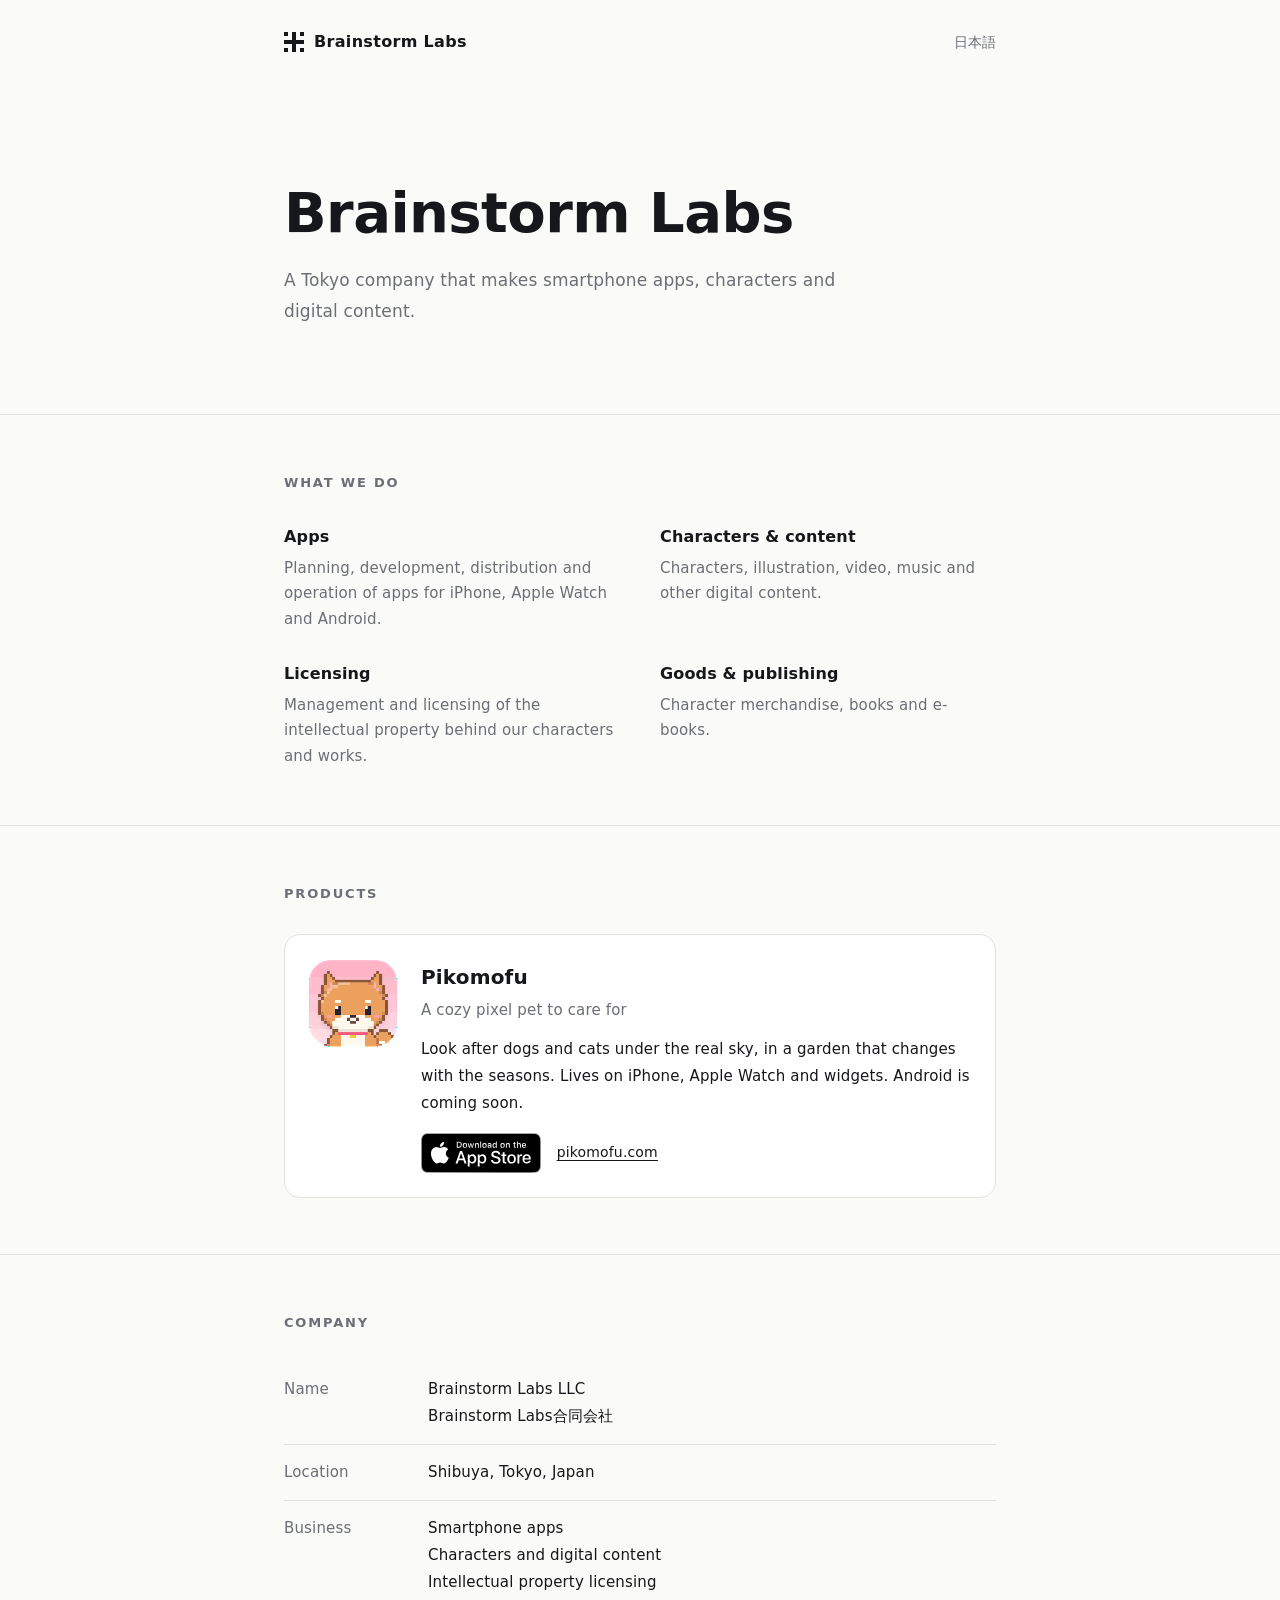
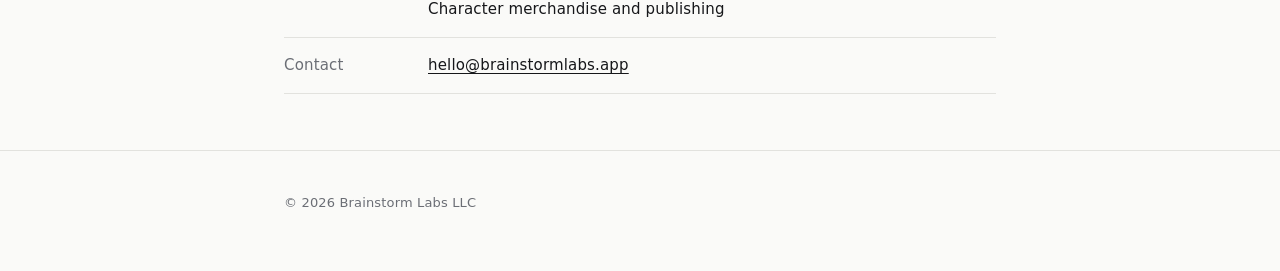
==== en/index.html @ 211de1f1 "Brainstorm Labs company site (ja/en) Co-Authored-By: Claude Opus 5.5 <noreply@anthropic.com>" ====
<!doctype html>
<html lang="en">
<head>
<meta charset="utf-8">
<meta name="viewport" content="width=device-width, initial-scale=1">
<title>Brainstorm Labs</title>
<meta name="description" content="Brainstorm Labs LLC is a Tokyo company that makes smartphone apps, characters and digital content.">
<meta property="og:title" content="Brainstorm Labs">
<meta property="og:description" content="A Tokyo company that makes smartphone apps, characters and digital content.">
<meta property="og:type" content="website">
<meta property="og:url" content="https://brainstormlabs.app/en/">
<link rel="icon" href="/assets/favicon.svg" type="image/svg+xml">
<link rel="alternate" hreflang="ja" href="https://brainstormlabs.app/">
<link rel="alternate" hreflang="en" href="https://brainstormlabs.app/en/">
<link rel="stylesheet" href="/assets/site.css">
</head>
<body>
<header>
  <div class="wrap">
    <a class="mark" href="/en/"><svg xmlns="http://www.w3.org/2000/svg" viewBox="0 0 20 20" fill="currentColor" aria-hidden="true"><rect x="8" y="0" width="4" height="4"/><rect x="8" y="4" width="4" height="4"/><rect x="0" y="8" width="4" height="4"/><rect x="4" y="8" width="4" height="4"/><rect x="8" y="8" width="4" height="4"/><rect x="12" y="8" width="4" height="4"/><rect x="16" y="8" width="4" height="4"/><rect x="8" y="12" width="4" height="4"/><rect x="8" y="16" width="4" height="4"/><rect x="0" y="0" width="4" height="4"/><rect x="16" y="0" width="4" height="4"/><rect x="0" y="16" width="4" height="4"/><rect x="16" y="16" width="4" height="4"/></svg>Brainstorm Labs</a>
    <a class="lang" href="/" hreflang="ja" lang="ja">日本語</a>
  </div>
</header>

<main>
  <div class="wrap hero">
    <h1>Brainstorm Labs</h1>
    <p>A Tokyo company that makes smartphone apps, characters and digital content.</p>
  </div>

  <section>
    <div class="wrap">
      <h2>What we do</h2>
      <ul class="services">
        <li><h3>Apps</h3><p>Planning, development, distribution and operation of apps for iPhone, Apple Watch and Android.</p></li>
        <li><h3>Characters &amp; content</h3><p>Characters, illustration, video, music and other digital content.</p></li>
        <li><h3>Licensing</h3><p>Management and licensing of the intellectual property behind our characters and works.</p></li>
        <li><h3>Goods &amp; publishing</h3><p>Character merchandise, books and e-books.</p></li>
      </ul>
    </div>
  </section>

  <section>
    <div class="wrap">
      <h2>Products</h2>
      <div class="product">
        <img class="icon" src="/assets/pikomofu.png" alt="Pikomofu app icon" width="88" height="88">
        <div>
          <h3>Pikomofu</h3>
          <p class="sub">A cozy pixel pet to care for</p>
          <p class="desc">Look after dogs and cats under the real sky, in a garden that changes with the seasons. Lives on iPhone, Apple Watch and widgets. Android is coming soon.</p>
          <div class="links">
            <a href="https://apps.apple.com/app/apple-store/id6823616416?pt=616456&amp;ct=brainstormlabs&amp;mt=8"><img class="badge-light" src="/assets/en-black.svg" alt="Download on the App Store"><img class="badge-dark" src="/assets/en-white.svg" alt="Download on the App Store"></a>
            <a href="https://pikomofu.com/en/">pikomofu.com</a>
          </div>
        </div>
      </div>
    </div>
  </section>

  <section>
    <div class="wrap">
      <h2>Company</h2>
      <dl class="company">
        <dt>Name</dt><dd>Brainstorm Labs LLC<br><span lang="ja">Brainstorm Labs合同会社</span></dd>
        <dt>Location</dt><dd>Shibuya, Tokyo, Japan</dd>
        <dt>Business</dt><dd><ul><li>Smartphone apps</li><li>Characters and digital content</li><li>Intellectual property licensing</li><li>Character merchandise and publishing</li></ul></dd>
        <dt>Contact</dt><dd><a href="mailto:hello@brainstormlabs.app">hello@brainstormlabs.app</a></dd>
      </dl>
    </div>
  </section>
</main>

<footer>
  <div class="wrap">© 2026 Brainstorm Labs LLC</div>
</footer>
</body>
</html>
---- assets/site.css ----
:root {
  --bg: #fafaf8;
  --fg: #16171a;
  --muted: #6b6e75;
  --line: #e2e2de;
  --card: #ffffff;
  color-scheme: light;
}
@media (prefers-color-scheme: dark) {
  :root {
    --bg: #111214;
    --fg: #ececea;
    --muted: #9a9ca3;
    --line: #2a2c30;
    --card: #191a1d;
    color-scheme: dark;
  }
}
* { box-sizing: border-box; margin: 0; padding: 0; }
html { -webkit-text-size-adjust: 100%; }
body {
  background: var(--bg);
  color: var(--fg);
  font-family: system-ui, -apple-system, "Hiragino Sans", "Hiragino Kaku Gothic ProN", "Noto Sans JP", sans-serif;
  font-size: 16px;
  line-height: 1.8;
  letter-spacing: 0.01em;
}
a { color: inherit; text-underline-offset: 3px; }
:lang(ja) { word-break: auto-phrase; }
.wrap { max-width: 760px; margin: 0 auto; padding: 0 24px; }

header { padding: 28px 0; }
header .wrap { display: flex; justify-content: space-between; align-items: center; }
.mark { display: flex; align-items: center; gap: 10px; font-weight: 700; letter-spacing: 0.02em; text-decoration: none; }
.mark svg { width: 20px; height: 20px; }
.lang { font-size: 14px; color: var(--muted); text-decoration: none; }
.lang:hover { color: var(--fg); }

.hero { padding-top: 96px; padding-bottom: 88px; }
.hero h1 { font-size: clamp(36px, 7vw, 56px); line-height: 1.15; letter-spacing: -0.01em; font-weight: 700; }
.hero p { margin-top: 20px; color: var(--muted); font-size: 17px; max-width: 34em; }

section { padding: 56px 0; border-top: 1px solid var(--line); }
h2 { font-size: 13px; font-weight: 600; letter-spacing: 0.14em; text-transform: uppercase; color: var(--muted); margin-bottom: 28px; }

.services { list-style: none; display: grid; grid-template-columns: repeat(2, 1fr); gap: 28px 40px; }
.services h3 { font-size: 16px; font-weight: 600; margin-bottom: 4px; }
.services p { font-size: 15px; color: var(--muted); line-height: 1.7; }

.product { display: flex; gap: 24px; align-items: flex-start; background: var(--card); border: 1px solid var(--line); border-radius: 16px; padding: 24px; }
.product img.icon { width: 88px; height: 88px; border-radius: 20px; flex: none; image-rendering: pixelated; }
.product h3 { font-size: 20px; font-weight: 700; }
.product .sub { color: var(--muted); font-size: 15px; margin-top: 2px; }
.product .desc { margin-top: 12px; font-size: 15px; }
.product .links { margin-top: 16px; display: flex; flex-wrap: wrap; align-items: center; gap: 16px; font-size: 14px; }
.product .links img { height: 40px; display: block; }
.product .links .badge-dark { display: none; }
@media (prefers-color-scheme: dark) {
  .product .links .badge-light { display: none; }
  .product .links .badge-dark { display: block; }
}

dl.company { display: grid; grid-template-columns: 9em 1fr; }
dl.company dt, dl.company dd { padding: 14px 0; border-bottom: 1px solid var(--line); font-size: 15px; }
dl.company dt { color: var(--muted); }
dl.company dd ul { list-style: none; }

footer { padding: 40px 0 56px; border-top: 1px solid var(--line); color: var(--muted); font-size: 13px; }

@media (max-width: 600px) {
  .hero { padding-top: 64px; padding-bottom: 56px; }
  .services { grid-template-columns: 1fr; gap: 22px; }
  .product { flex-direction: column; }
  dl.company { grid-template-columns: 1fr; }
  dl.company dt { padding-bottom: 0; border-bottom: none; }
  dl.company dd { padding-top: 2px; }
}
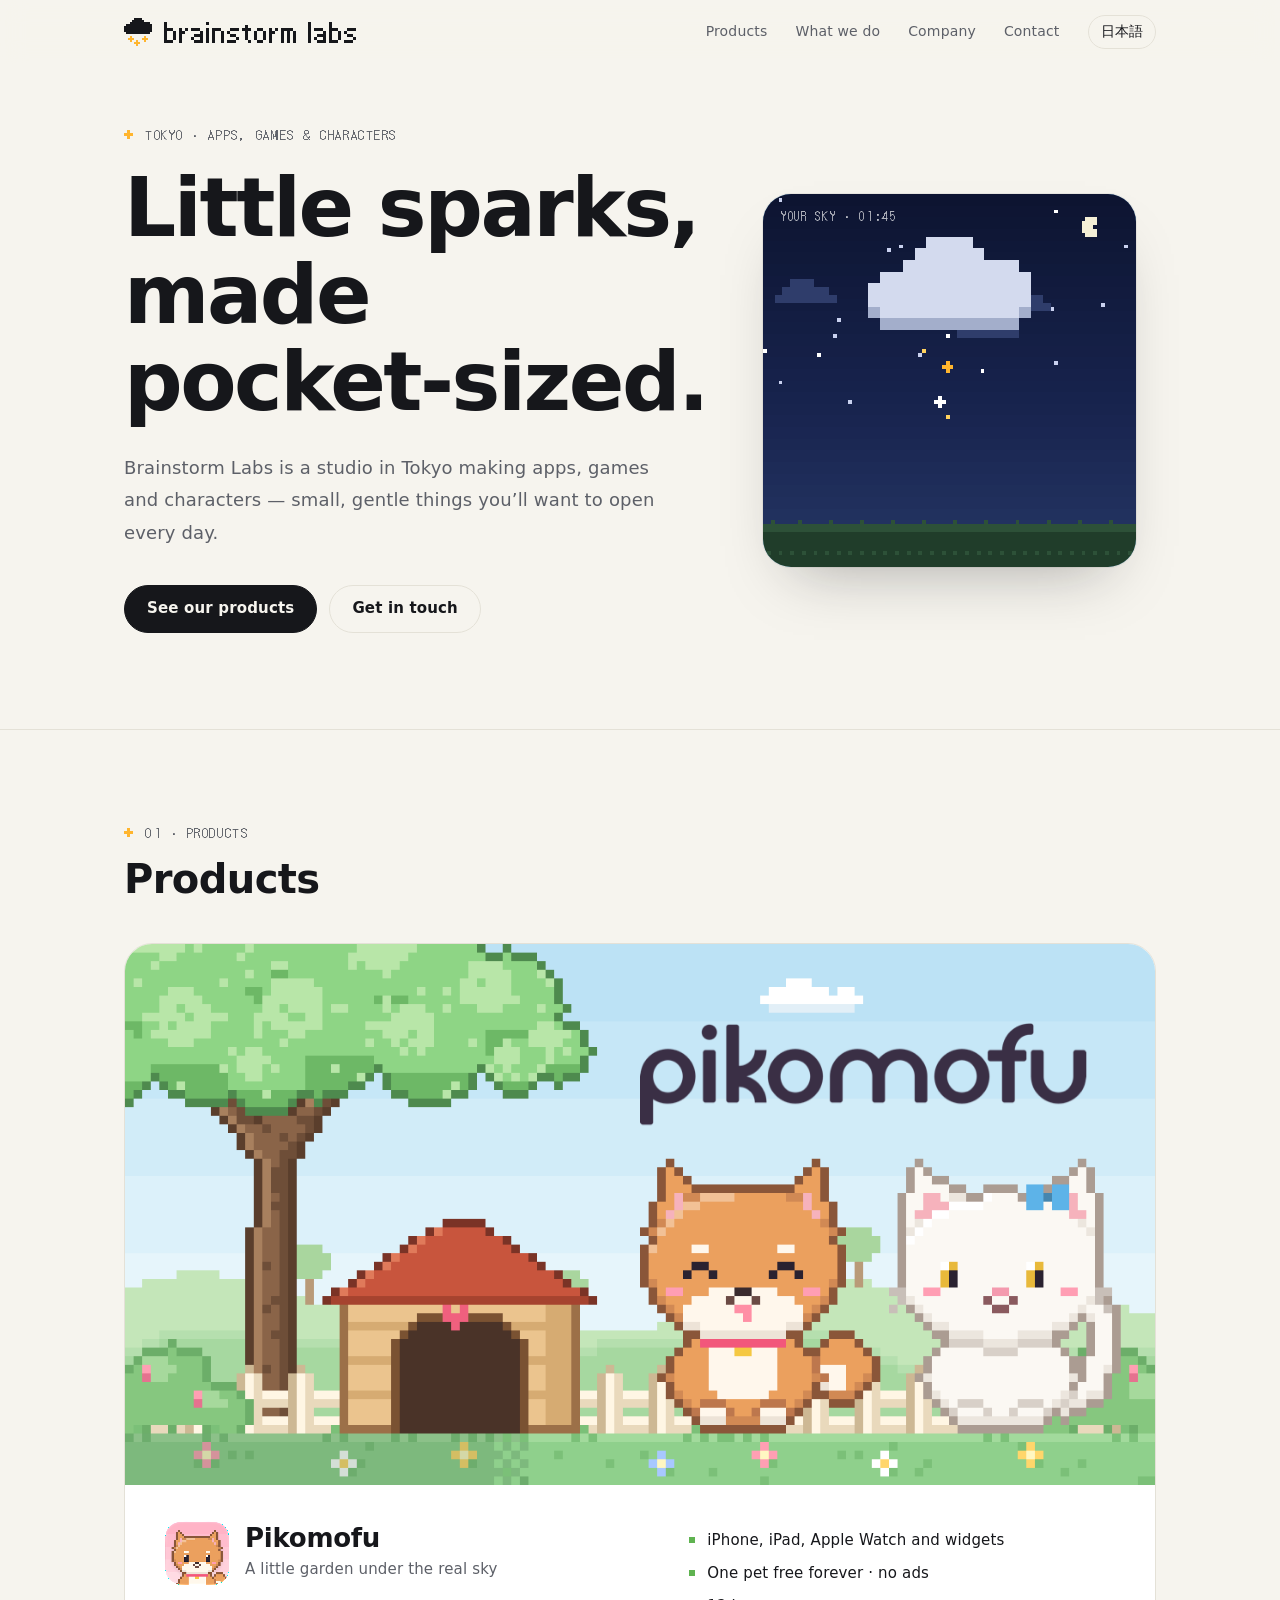
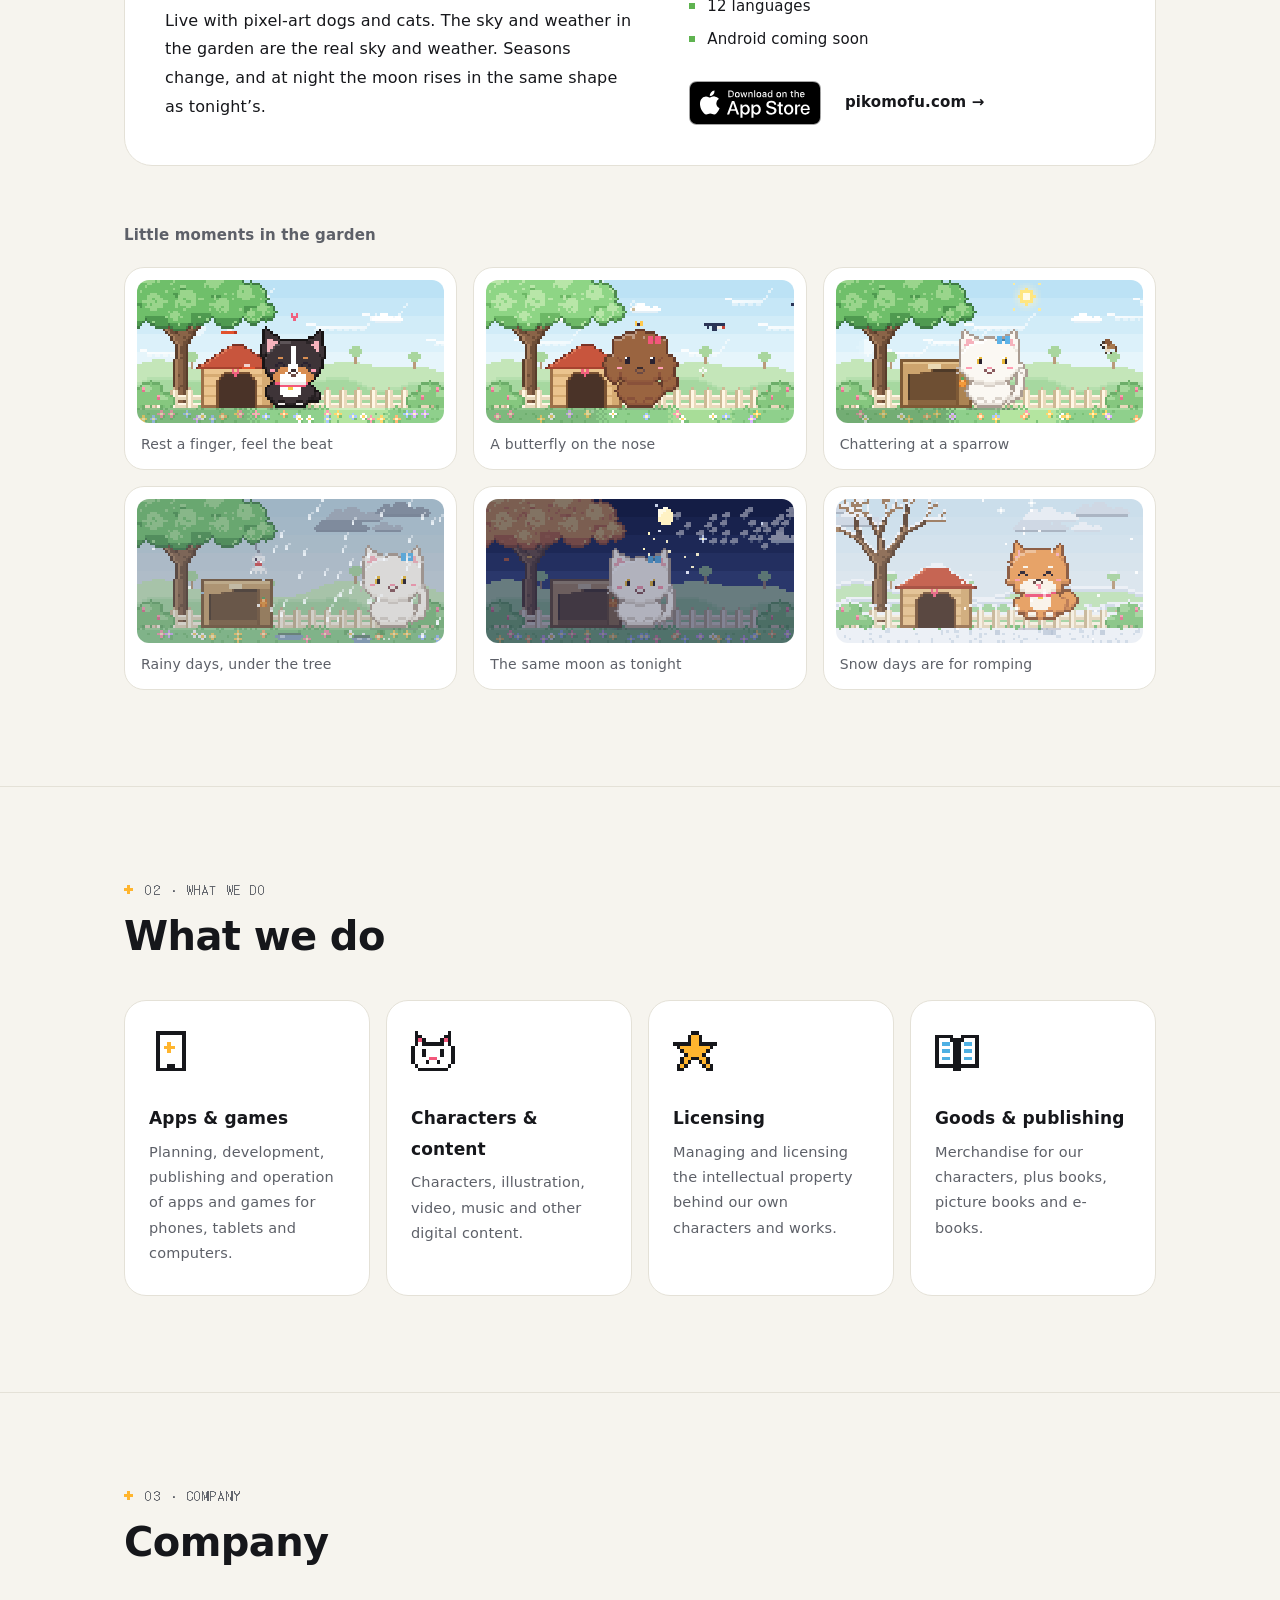
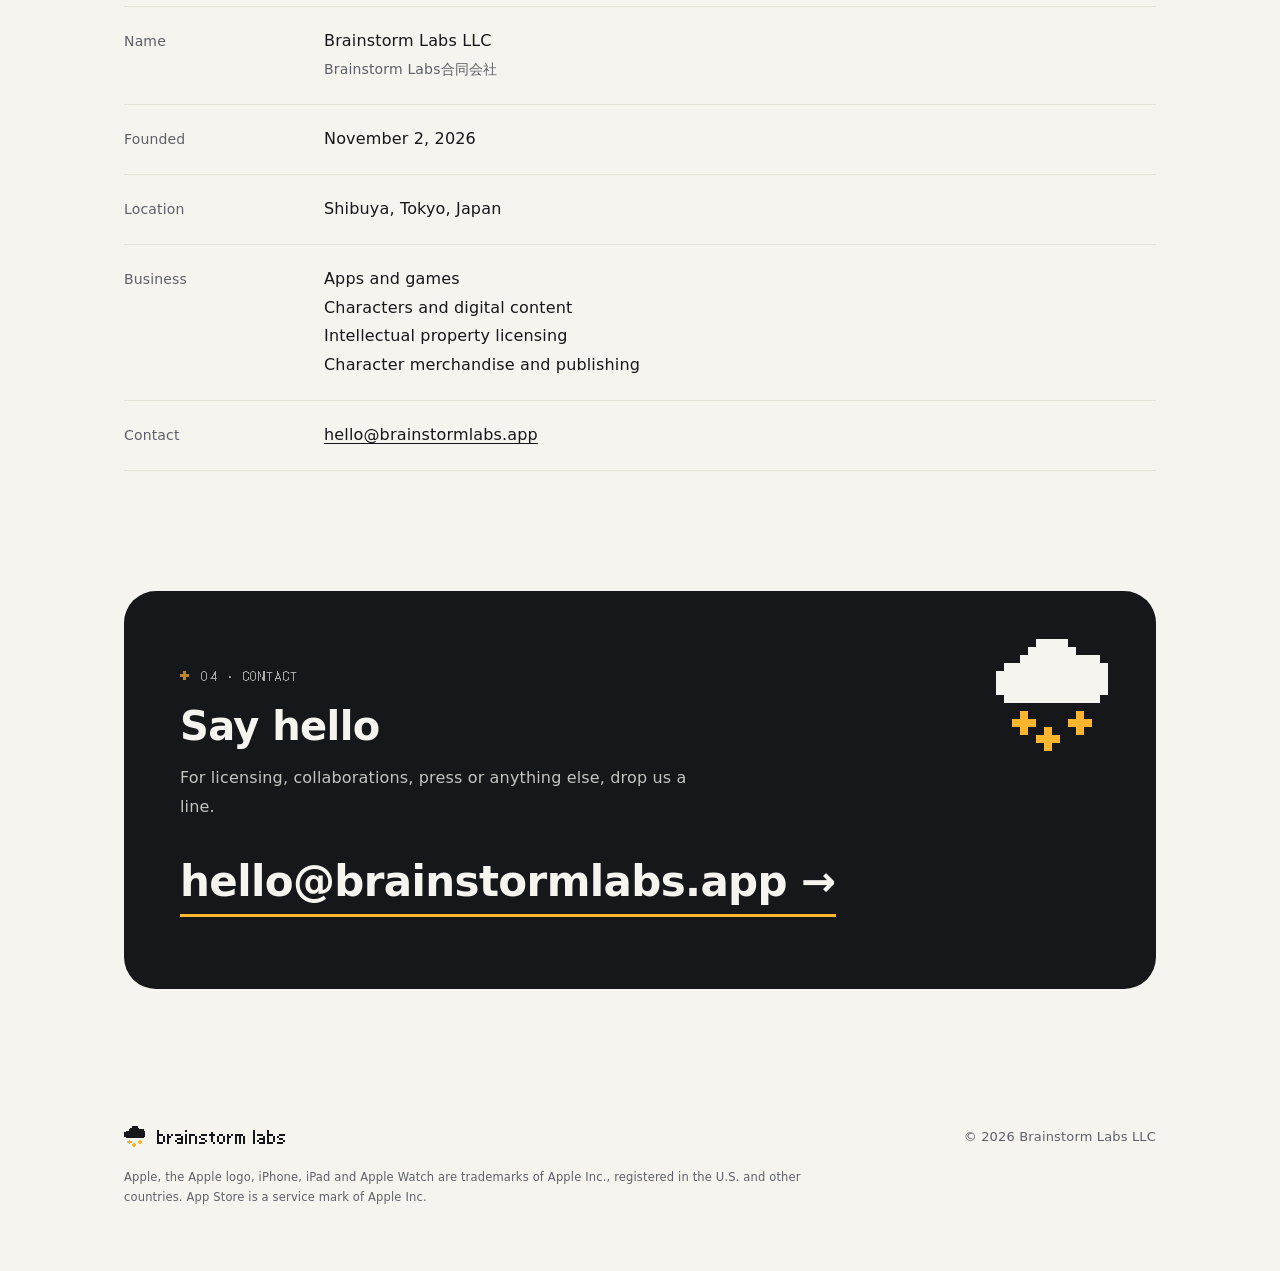
==== commit ddd1aea5: "Company site: pixel brand, live sky, background sparks and idea bubbles (ja/en) Co-Authored-By: Clau" ====
--- a/en/index.html
+++ b/en/index.html
@@ -3,76 +3,105 @@
 <head>
 <meta charset="utf-8">
 <meta name="viewport" content="width=device-width, initial-scale=1">
-<title>Brainstorm Labs</title>
-<meta name="description" content="Brainstorm Labs LLC is a Tokyo company that makes smartphone apps, characters and digital content.">
-<meta property="og:title" content="Brainstorm Labs">
-<meta property="og:description" content="A Tokyo company that makes smartphone apps, characters and digital content.">
-<meta property="og:type" content="website">
-<meta property="og:url" content="https://brainstormlabs.app/en/">
-<link rel="icon" href="/assets/favicon.svg" type="image/svg+xml">
+<title>Brainstorm Labs — apps, games and characters from Tokyo</title>
+<meta name="description" content="Brainstorm Labs is a Tokyo studio making apps, games and characters, including the pixel-art pet app Pikomofu.">
+<meta name="theme-color" content="#f6f4ee" media="(prefers-color-scheme: light)">
+<meta name="theme-color" content="#0f1013" media="(prefers-color-scheme: dark)">
+<link rel="canonical" href="https://brainstormlabs.app/en/">
 <link rel="alternate" hreflang="ja" href="https://brainstormlabs.app/">
 <link rel="alternate" hreflang="en" href="https://brainstormlabs.app/en/">
-<link rel="stylesheet" href="/assets/site.css">
+<link rel="alternate" hreflang="x-default" href="https://brainstormlabs.app/en/">
+<meta property="og:type" content="website">
+<meta property="og:site_name" content="Brainstorm Labs">
+<meta property="og:title" content="Brainstorm Labs">
+<meta property="og:description" content="Brainstorm Labs is a Tokyo studio making apps, games and characters, including the pixel-art pet app Pikomofu.">
+<meta property="og:url" content="https://brainstormlabs.app/en/">
+<meta property="og:image" content="https://brainstormlabs.app/assets/og.png">
+<meta name="twitter:card" content="summary_large_image">
+<link rel="icon" href="../assets/favicon.svg" type="image/svg+xml">
+<link rel="apple-touch-icon" href="../assets/apple-touch-icon.png">
+<link rel="preload" href="../assets/fonts/dot-latin.woff2" as="font" type="font/woff2" crossorigin>
+<link rel="stylesheet" href="../assets/site.css">
+<script type="application/ld+json">{"@context": "https://schema.org", "@type": "Organization", "name": "Brainstorm Labs LLC", "alternateName": "Brainstorm Labs合同会社", "url": "https://brainstormlabs.app/", "logo": "https://brainstormlabs.app/assets/icon-512.png", "email": "hello@brainstormlabs.app", "foundingDate": "2026-11-02", "address": {"@type": "PostalAddress", "addressLocality": "Shibuya-ku", "addressRegion": "Tokyo", "addressCountry": "JP"}}</script>
 </head>
 <body>
-<header>
+<header class="top">
   <div class="wrap">
-    <a class="mark" href="/en/"><svg xmlns="http://www.w3.org/2000/svg" viewBox="0 0 20 20" fill="currentColor" aria-hidden="true"><rect x="8" y="0" width="4" height="4"/><rect x="8" y="4" width="4" height="4"/><rect x="0" y="8" width="4" height="4"/><rect x="4" y="8" width="4" height="4"/><rect x="8" y="8" width="4" height="4"/><rect x="12" y="8" width="4" height="4"/><rect x="16" y="8" width="4" height="4"/><rect x="8" y="12" width="4" height="4"/><rect x="8" y="16" width="4" height="4"/><rect x="0" y="0" width="4" height="4"/><rect x="16" y="0" width="4" height="4"/><rect x="0" y="16" width="4" height="4"/><rect x="16" y="16" width="4" height="4"/></svg>Brainstorm Labs</a>
-    <a class="lang" href="/" hreflang="ja" lang="ja">日本語</a>
+    <a class="brand" href="./" aria-label="Brainstorm Labs"><svg class="mk" width="28" height="28" viewBox="0 0 14 14" shape-rendering="crispEdges" aria-hidden="true"><rect x="5" y="0" width="1" height="1" fill="currentColor"/><rect x="6" y="0" width="1" height="1" fill="currentColor"/><rect x="7" y="0" width="1" height="1" fill="currentColor"/><rect x="8" y="0" width="1" height="1" fill="currentColor"/><rect x="4" y="1" width="1" height="1" fill="currentColor"/><rect x="5" y="1" width="1" height="1" fill="currentColor"/><rect x="6" y="1" width="1" height="1" fill="currentColor"/><rect x="7" y="1" width="1" height="1" fill="currentColor"/><rect x="8" y="1" width="1" height="1" fill="currentColor"/><rect x="9" y="1" width="1" height="1" fill="currentColor"/><rect x="3" y="2" width="1" height="1" fill="currentColor"/><rect x="4" y="2" width="1" height="1" fill="currentColor"/><rect x="5" y="2" width="1" height="1" fill="currentColor"/><rect x="6" y="2" width="1" height="1" fill="currentColor"/><rect x="7" y="2" width="1" height="1" fill="currentColor"/><rect x="8" y="2" width="1" height="1" fill="currentColor"/><rect x="9" y="2" width="1" height="1" fill="currentColor"/><rect x="10" y="2" width="1" height="1" fill="currentColor"/><rect x="11" y="2" width="1" height="1" fill="currentColor"/><rect x="12" y="2" width="1" height="1" fill="currentColor"/><rect x="1" y="3" width="1" height="1" fill="currentColor"/><rect x="2" y="3" width="1" height="1" fill="currentColor"/><rect x="3" y="3" width="1" height="1" fill="currentColor"/><rect x="4" y="3" width="1" height="1" fill="currentColor"/><rect x="5" y="3" width="1" height="1" fill="currentColor"/><rect x="6" y="3" width="1" height="1" fill="currentColor"/><rect x="7" y="3" width="1" height="1" fill="currentColor"/><rect x="8" y="3" width="1" height="1" fill="currentColor"/><rect x="9" y="3" width="1" height="1" fill="currentColor"/><rect x="10" y="3" width="1" height="1" fill="currentColor"/><rect x="11" y="3" width="1" height="1" fill="currentColor"/><rect x="12" y="3" width="1" height="1" fill="currentColor"/><rect x="13" y="3" width="1" height="1" fill="currentColor"/><rect x="0" y="4" width="1" height="1" fill="currentColor"/><rect x="1" y="4" width="1" height="1" fill="currentColor"/><rect x="2" y="4" width="1" height="1" fill="currentColor"/><rect x="3" y="4" width="1" height="1" fill="currentColor"/><rect x="4" y="4" width="1" height="1" fill="currentColor"/><rect x="5" y="4" width="1" height="1" fill="currentColor"/><rect x="6" y="4" width="1" height="1" fill="currentColor"/><rect x="7" y="4" width="1" height="1" fill="currentColor"/><rect x="8" y="4" width="1" height="1" fill="currentColor"/><rect x="9" y="4" width="1" height="1" fill="currentColor"/><rect x="10" y="4" width="1" height="1" fill="currentColor"/><rect x="11" y="4" width="1" height="1" fill="currentColor"/><rect x="12" y="4" width="1" height="1" fill="currentColor"/><rect x="13" y="4" width="1" height="1" fill="currentColor"/><rect x="0" y="5" width="1" height="1" fill="currentColor"/><rect x="1" y="5" width="1" height="1" fill="currentColor"/><rect x="2" y="5" width="1" height="1" fill="currentColor"/><rect x="3" y="5" width="1" height="1" fill="currentColor"/><rect x="4" y="5" width="1" height="1" fill="currentColor"/><rect x="5" y="5" width="1" height="1" fill="currentColor"/><rect x="6" y="5" width="1" height="1" fill="currentColor"/><rect x="7" y="5" width="1" height="1" fill="currentColor"/><rect x="8" y="5" width="1" height="1" fill="currentColor"/><rect x="9" y="5" width="1" height="1" fill="currentColor"/><rect x="10" y="5" width="1" height="1" fill="currentColor"/><rect x="11" y="5" width="1" height="1" fill="currentColor"/><rect x="12" y="5" width="1" height="1" fill="currentColor"/><rect x="13" y="5" width="1" height="1" fill="currentColor"/><rect x="0" y="6" width="1" height="1" fill="currentColor"/><rect x="1" y="6" width="1" height="1" fill="currentColor"/><rect x="2" y="6" width="1" height="1" fill="currentColor"/><rect x="3" y="6" width="1" height="1" fill="currentColor"/><rect x="4" y="6" width="1" height="1" fill="currentColor"/><rect x="5" y="6" width="1" height="1" fill="currentColor"/><rect x="6" y="6" width="1" height="1" fill="currentColor"/><rect x="7" y="6" width="1" height="1" fill="currentColor"/><rect x="8" y="6" width="1" height="1" fill="currentColor"/><rect x="9" y="6" width="1" height="1" fill="currentColor"/><rect x="10" y="6" width="1" height="1" fill="currentColor"/><rect x="11" y="6" width="1" height="1" fill="currentColor"/><rect x="12" y="6" width="1" height="1" fill="currentColor"/><rect x="13" y="6" width="1" height="1" fill="currentColor"/><rect x="1" y="7" width="1" height="1" fill="currentColor"/><rect x="2" y="7" width="1" height="1" fill="currentColor"/><rect x="3" y="7" width="1" height="1" fill="currentColor"/><rect x="4" y="7" width="1" height="1" fill="currentColor"/><rect x="5" y="7" width="1" height="1" fill="currentColor"/><rect x="6" y="7" width="1" height="1" fill="currentColor"/><rect x="7" y="7" width="1" height="1" fill="currentColor"/><rect x="8" y="7" width="1" height="1" fill="currentColor"/><rect x="9" y="7" width="1" height="1" fill="currentColor"/><rect x="10" y="7" width="1" height="1" fill="currentColor"/><rect x="11" y="7" width="1" height="1" fill="currentColor"/><rect x="12" y="7" width="1" height="1" fill="currentColor"/><rect x="3" y="9" width="1" height="1" fill="#ffb52e"/><rect x="10" y="9" width="1" height="1" fill="#ffb52e"/><rect x="2" y="10" width="1" height="1" fill="#ffb52e"/><rect x="3" y="10" width="1" height="1" fill="#ffb52e"/><rect x="4" y="10" width="1" height="1" fill="#ffb52e"/><rect x="9" y="10" width="1" height="1" fill="#ffb52e"/><rect x="10" y="10" width="1" height="1" fill="#ffb52e"/><rect x="11" y="10" width="1" height="1" fill="#ffb52e"/><rect x="3" y="11" width="1" height="1" fill="#ffb52e"/><rect x="6" y="11" width="1" height="1" fill="#ffb52e"/><rect x="10" y="11" width="1" height="1" fill="#ffb52e"/><rect x="5" y="12" width="1" height="1" fill="#ffb52e"/><rect x="6" y="12" width="1" height="1" fill="#ffb52e"/><rect x="7" y="12" width="1" height="1" fill="#ffb52e"/><rect x="6" y="13" width="1" height="1" fill="#ffb52e"/></svg><svg class="wd" width="192" height="21" viewBox="0 0 64 7" shape-rendering="crispEdges" aria-hidden="true"><rect x="0" y="0" width="1" height="1" fill="currentColor"/><rect x="14" y="0" width="1" height="1" fill="currentColor"/><rect x="48" y="0" width="1" height="1" fill="currentColor"/><rect x="55" y="0" width="1" height="1" fill="currentColor"/><rect x="0" y="1" width="1" height="1" fill="currentColor"/><rect x="27" y="1" width="1" height="1" fill="currentColor"/><rect x="48" y="1" width="1" height="1" fill="currentColor"/><rect x="55" y="1" width="1" height="1" fill="currentColor"/><rect x="0" y="2" width="1" height="1" fill="currentColor"/><rect x="1" y="2" width="1" height="1" fill="currentColor"/><rect x="2" y="2" width="1" height="1" fill="currentColor"/><rect x="5" y="2" width="1" height="1" fill="currentColor"/><rect x="7" y="2" width="1" height="1" fill="currentColor"/><rect x="9" y="2" width="1" height="1" fill="currentColor"/><rect x="10" y="2" width="1" height="1" fill="currentColor"/><rect x="11" y="2" width="1" height="1" fill="currentColor"/><rect x="14" y="2" width="1" height="1" fill="currentColor"/><rect x="16" y="2" width="1" height="1" fill="currentColor"/><rect x="17" y="2" width="1" height="1" fill="currentColor"/><rect x="18" y="2" width="1" height="1" fill="currentColor"/><rect x="22" y="2" width="1" height="1" fill="currentColor"/><rect x="23" y="2" width="1" height="1" fill="currentColor"/><rect x="24" y="2" width="1" height="1" fill="currentColor"/><rect x="26" y="2" width="1" height="1" fill="currentColor"/><rect x="27" y="2" width="1" height="1" fill="currentColor"/><rect x="28" y="2" width="1" height="1" fill="currentColor"/><rect x="31" y="2" width="1" height="1" fill="currentColor"/><rect x="32" y="2" width="1" height="1" fill="currentColor"/><rect x="35" y="2" width="1" height="1" fill="currentColor"/><rect x="37" y="2" width="1" height="1" fill="currentColor"/><rect x="39" y="2" width="1" height="1" fill="currentColor"/><rect x="40" y="2" width="1" height="1" fill="currentColor"/><rect x="41" y="2" width="1" height="1" fill="currentColor"/><rect x="42" y="2" width="1" height="1" fill="currentColor"/><rect x="48" y="2" width="1" height="1" fill="currentColor"/><rect x="50" y="2" width="1" height="1" fill="currentColor"/><rect x="51" y="2" width="1" height="1" fill="currentColor"/><rect x="52" y="2" width="1" height="1" fill="currentColor"/><rect x="55" y="2" width="1" height="1" fill="currentColor"/><rect x="56" y="2" width="1" height="1" fill="currentColor"/><rect x="57" y="2" width="1" height="1" fill="currentColor"/><rect x="61" y="2" width="1" height="1" fill="currentColor"/><rect x="62" y="2" width="1" height="1" fill="currentColor"/><rect x="63" y="2" width="1" height="1" fill="currentColor"/><rect x="0" y="3" width="1" height="1" fill="currentColor"/><rect x="3" y="3" width="1" height="1" fill="currentColor"/><rect x="5" y="3" width="1" height="1" fill="currentColor"/><rect x="6" y="3" width="1" height="1" fill="currentColor"/><rect x="12" y="3" width="1" height="1" fill="currentColor"/><rect x="14" y="3" width="1" height="1" fill="currentColor"/><rect x="16" y="3" width="1" height="1" fill="currentColor"/><rect x="19" y="3" width="1" height="1" fill="currentColor"/><rect x="21" y="3" width="1" height="1" fill="currentColor"/><rect x="27" y="3" width="1" height="1" fill="currentColor"/><rect x="30" y="3" width="1" height="1" fill="currentColor"/><rect x="33" y="3" width="1" height="1" fill="currentColor"/><rect x="35" y="3" width="1" height="1" fill="currentColor"/><rect x="36" y="3" width="1" height="1" fill="currentColor"/><rect x="39" y="3" width="1" height="1" fill="currentColor"/><rect x="41" y="3" width="1" height="1" fill="currentColor"/><rect x="43" y="3" width="1" height="1" fill="currentColor"/><rect x="48" y="3" width="1" height="1" fill="currentColor"/><rect x="53" y="3" width="1" height="1" fill="currentColor"/><rect x="55" y="3" width="1" height="1" fill="currentColor"/><rect x="58" y="3" width="1" height="1" fill="currentColor"/><rect x="60" y="3" width="1" height="1" fill="currentColor"/><rect x="0" y="4" width="1" height="1" fill="currentColor"/><rect x="3" y="4" width="1" height="1" fill="currentColor"/><rect x="5" y="4" width="1" height="1" fill="currentColor"/><rect x="10" y="4" width="1" height="1" fill="currentColor"/><rect x="11" y="4" width="1" height="1" fill="currentColor"/><rect x="12" y="4" width="1" height="1" fill="currentColor"/><rect x="14" y="4" width="1" height="1" fill="currentColor"/><rect x="16" y="4" width="1" height="1" fill="currentColor"/><rect x="19" y="4" width="1" height="1" fill="currentColor"/><rect x="22" y="4" width="1" height="1" fill="currentColor"/><rect x="23" y="4" width="1" height="1" fill="currentColor"/><rect x="27" y="4" width="1" height="1" fill="currentColor"/><rect x="30" y="4" width="1" height="1" fill="currentColor"/><rect x="33" y="4" width="1" height="1" fill="currentColor"/><rect x="35" y="4" width="1" height="1" fill="currentColor"/><rect x="39" y="4" width="1" height="1" fill="currentColor"/><rect x="41" y="4" width="1" height="1" fill="currentColor"/><rect x="43" y="4" width="1" height="1" fill="currentColor"/><rect x="48" y="4" width="1" height="1" fill="currentColor"/><rect x="51" y="4" width="1" height="1" fill="currentColor"/><rect x="52" y="4" width="1" height="1" fill="currentColor"/><rect x="53" y="4" width="1" height="1" fill="currentColor"/><rect x="55" y="4" width="1" height="1" fill="currentColor"/><rect x="58" y="4" width="1" height="1" fill="currentColor"/><rect x="61" y="4" width="1" height="1" fill="currentColor"/><rect x="62" y="4" width="1" height="1" fill="currentColor"/><rect x="0" y="5" width="1" height="1" fill="currentColor"/><rect x="3" y="5" width="1" height="1" fill="currentColor"/><rect x="5" y="5" width="1" height="1" fill="currentColor"/><rect x="9" y="5" width="1" height="1" fill="currentColor"/><rect x="12" y="5" width="1" height="1" fill="currentColor"/><rect x="14" y="5" width="1" height="1" fill="currentColor"/><rect x="16" y="5" width="1" height="1" fill="currentColor"/><rect x="19" y="5" width="1" height="1" fill="currentColor"/><rect x="24" y="5" width="1" height="1" fill="currentColor"/><rect x="27" y="5" width="1" height="1" fill="currentColor"/><rect x="30" y="5" width="1" height="1" fill="currentColor"/><rect x="33" y="5" width="1" height="1" fill="currentColor"/><rect x="35" y="5" width="1" height="1" fill="currentColor"/><rect x="39" y="5" width="1" height="1" fill="currentColor"/><rect x="41" y="5" width="1" height="1" fill="currentColor"/><rect x="43" y="5" width="1" height="1" fill="currentColor"/><rect x="48" y="5" width="1" height="1" fill="currentColor"/><rect x="50" y="5" width="1" height="1" fill="currentColor"/><rect x="53" y="5" width="1" height="1" fill="currentColor"/><rect x="55" y="5" width="1" height="1" fill="currentColor"/><rect x="58" y="5" width="1" height="1" fill="currentColor"/><rect x="63" y="5" width="1" height="1" fill="currentColor"/><rect x="0" y="6" width="1" height="1" fill="currentColor"/><rect x="1" y="6" width="1" height="1" fill="currentColor"/><rect x="2" y="6" width="1" height="1" fill="currentColor"/><rect x="5" y="6" width="1" height="1" fill="currentColor"/><rect x="10" y="6" width="1" height="1" fill="currentColor"/><rect x="11" y="6" width="1" height="1" fill="currentColor"/><rect x="12" y="6" width="1" height="1" fill="currentColor"/><rect x="14" y="6" width="1" height="1" fill="currentColor"/><rect x="16" y="6" width="1" height="1" fill="currentColor"/><rect x="19" y="6" width="1" height="1" fill="currentColor"/><rect x="21" y="6" width="1" height="1" fill="currentColor"/><rect x="22" y="6" width="1" height="1" fill="currentColor"/><rect x="23" y="6" width="1" height="1" fill="currentColor"/><rect x="28" y="6" width="1" height="1" fill="currentColor"/><rect x="31" y="6" width="1" height="1" fill="currentColor"/><rect x="32" y="6" width="1" height="1" fill="currentColor"/><rect x="35" y="6" width="1" height="1" fill="currentColor"/><rect x="39" y="6" width="1" height="1" fill="currentColor"/><rect x="41" y="6" width="1" height="1" fill="currentColor"/><rect x="43" y="6" width="1" height="1" fill="currentColor"/><rect x="48" y="6" width="1" height="1" fill="currentColor"/><rect x="51" y="6" width="1" height="1" fill="currentColor"/><rect x="52" y="6" width="1" height="1" fill="currentColor"/><rect x="53" y="6" width="1" height="1" fill="currentColor"/><rect x="55" y="6" width="1" height="1" fill="currentColor"/><rect x="56" y="6" width="1" height="1" fill="currentColor"/><rect x="57" y="6" width="1" height="1" fill="currentColor"/><rect x="60" y="6" width="1" height="1" fill="currentColor"/><rect x="61" y="6" width="1" height="1" fill="currentColor"/><rect x="62" y="6" width="1" height="1" fill="currentColor"/></svg></a>
+    <nav class="nav"><a href="#products">Products</a><a href="#business">What we do</a><a href="#company">Company</a><a href="#contact">Contact</a><a class="lang" href="../" hreflang="ja" lang="ja">日本語</a></nav>
   </div>
 </header>
 
 <main>
   <div class="wrap hero">
-    <h1>Brainstorm Labs</h1>
-    <p>A Tokyo company that makes smartphone apps, characters and digital content.</p>
+    <div>
+      <p class="eyebrow">Tokyo · Apps, Games & Characters</p>
+      <h1>Little sparks,<br>made <span class="nw">pocket-sized.</span></h1>
+      <p class="lead">Brainstorm Labs is a studio in Tokyo making apps, games and characters — small, gentle things you’ll want to open every day.</p>
+      <p class="cta"><a class="btn primary" href="#products">See our products</a><a class="btn" href="#contact">Get in touch</a></p>
+    </div>
+    <div class="stage" aria-hidden="true"><canvas></canvas><p class="sky-label"><span class="t"></span></p></div>
   </div>
 
-  <section>
+  <section id="products">
     <div class="wrap">
-      <h2>What we do</h2>
-      <ul class="services">
-        <li><h3>Apps</h3><p>Planning, development, distribution and operation of apps for iPhone, Apple Watch and Android.</p></li>
-        <li><h3>Characters &amp; content</h3><p>Characters, illustration, video, music and other digital content.</p></li>
-        <li><h3>Licensing</h3><p>Management and licensing of the intellectual property behind our characters and works.</p></li>
-        <li><h3>Goods &amp; publishing</h3><p>Character merchandise, books and e-books.</p></li>
-      </ul>
+      <div class="head"><p class="eyebrow">01 · Products</p><h2>Products</h2></div>
+      <article class="feature">
+        <div class="art"><img src="../assets/pikomofu-og.png" width="1200" height="630" alt="A shiba dog and a white cat side by side in the Pikomofu garden"></div>
+        <div class="body">
+          <div>
+            <div class="app"><img src="../assets/pikomofu.png" width="64" height="64" alt=""><div><h3>Pikomofu</h3><p>A little garden under the real sky</p></div></div>
+            <p class="desc">Live with pixel-art dogs and cats. The sky and weather in the garden are the real sky and weather. Seasons change, and at night the moon rises in the same shape as tonight’s.</p>
+          </div>
+          <div>
+          <ul class="facts"><li>iPhone, iPad, Apple Watch and widgets</li><li>One pet free forever · no ads</li><li>12 languages</li><li>Android coming soon</li></ul>
+          <div class="stores">
+            <a href="https://apps.apple.com/app/apple-store/id6823616416?pt=616456&ct=brainstormlabs&mt=8"><picture><source srcset="../assets/en-white.svg" media="(prefers-color-scheme: dark)"><img src="../assets/en-black.svg" height="44" alt="Download on the App Store"></picture></a>
+            <a class="more" href="https://pikomofu.com/en/">pikomofu.com <span aria-hidden="true">→</span></a>
+          </div>
+          </div>
+        </div>
+      </article>
+      <h3 class="moments-h">Little moments in the garden</h3>
+      <div class="moments"><figure class="moment"><picture><source srcset="../assets/moments/yubi.png" media="(prefers-reduced-motion: reduce)"><img src="../assets/moments/yubi.gif" width="120" height="56" alt="Rest a finger, feel the beat" loading="lazy" decoding="async"></picture><figcaption>Rest a finger, feel the beat</figcaption></figure><figure class="moment"><picture><source srcset="../assets/moments/chou-hana.png" media="(prefers-reduced-motion: reduce)"><img src="../assets/moments/chou-hana.gif" width="120" height="56" alt="A butterfly on the nose" loading="lazy" decoding="async"></picture><figcaption>A butterfly on the nose</figcaption></figure><figure class="moment"><picture><source srcset="../assets/moments/neko-suzume.png" media="(prefers-reduced-motion: reduce)"><img src="../assets/moments/neko-suzume.gif" width="120" height="56" alt="Chattering at a sparrow" loading="lazy" decoding="async"></picture><figcaption>Chattering at a sparrow</figcaption></figure><figure class="moment"><picture><source srcset="../assets/moments/ame-ki.png" media="(prefers-reduced-motion: reduce)"><img src="../assets/moments/ame-ki.gif" width="120" height="56" alt="Rainy days, under the tree" loading="lazy" decoding="async"></picture><figcaption>Rainy days, under the tree</figcaption></figure><figure class="moment"><picture><source srcset="../assets/moments/tsukikage.png" media="(prefers-reduced-motion: reduce)"><img src="../assets/moments/tsukikage.gif" width="120" height="56" alt="The same moon as tonight" loading="lazy" decoding="async"></picture><figcaption>The same moon as tonight</figcaption></figure><figure class="moment"><picture><source srcset="../assets/moments/yuki-inu.png" media="(prefers-reduced-motion: reduce)"><img src="../assets/moments/yuki-inu.gif" width="120" height="56" alt="Snow days are for romping" loading="lazy" decoding="async"></picture><figcaption>Snow days are for romping</figcaption></figure></div>
     </div>
   </section>
 
-  <section>
+  <section id="business">
     <div class="wrap">
-      <h2>Products</h2>
-      <div class="product">
-        <img class="icon" src="/assets/pikomofu.png" alt="Pikomofu app icon" width="88" height="88">
-        <div>
-          <h3>Pikomofu</h3>
-          <p class="sub">A cozy pixel pet to care for</p>
-          <p class="desc">Look after dogs and cats under the real sky, in a garden that changes with the seasons. Lives on iPhone, Apple Watch and widgets. Android is coming soon.</p>
-          <div class="links">
-            <a href="https://apps.apple.com/app/apple-store/id6823616416?pt=616456&amp;ct=brainstormlabs&amp;mt=8"><img class="badge-light" src="/assets/en-black.svg" alt="Download on the App Store"><img class="badge-dark" src="/assets/en-white.svg" alt="Download on the App Store"></a>
-            <a href="https://pikomofu.com/en/">pikomofu.com</a>
-          </div>
-        </div>
-      </div>
+      <div class="head"><p class="eyebrow">02 · What we do</p><h2>What we do</h2></div>
+      <ul class="services"><li><svg viewBox="0 0 12 11" shape-rendering="crispEdges" aria-hidden="true"><rect x="2" y="0" width="1" height="1" fill="currentColor"/><rect x="3" y="0" width="1" height="1" fill="currentColor"/><rect x="4" y="0" width="1" height="1" fill="currentColor"/><rect x="5" y="0" width="1" height="1" fill="currentColor"/><rect x="6" y="0" width="1" height="1" fill="currentColor"/><rect x="7" y="0" width="1" height="1" fill="currentColor"/><rect x="8" y="0" width="1" height="1" fill="currentColor"/><rect x="9" y="0" width="1" height="1" fill="currentColor"/><rect x="2" y="1" width="1" height="1" fill="currentColor"/><rect x="9" y="1" width="1" height="1" fill="currentColor"/><rect x="2" y="2" width="1" height="1" fill="currentColor"/><rect x="9" y="2" width="1" height="1" fill="currentColor"/><rect x="2" y="3" width="1" height="1" fill="currentColor"/><rect x="5" y="3" width="1" height="1" fill="#ffb52e"/><rect x="9" y="3" width="1" height="1" fill="currentColor"/><rect x="2" y="4" width="1" height="1" fill="currentColor"/><rect x="4" y="4" width="1" height="1" fill="#ffb52e"/><rect x="5" y="4" width="1" height="1" fill="#ffb52e"/><rect x="6" y="4" width="1" height="1" fill="#ffb52e"/><rect x="9" y="4" width="1" height="1" fill="currentColor"/><rect x="2" y="5" width="1" height="1" fill="currentColor"/><rect x="5" y="5" width="1" height="1" fill="#ffb52e"/><rect x="9" y="5" width="1" height="1" fill="currentColor"/><rect x="2" y="6" width="1" height="1" fill="currentColor"/><rect x="9" y="6" width="1" height="1" fill="currentColor"/><rect x="2" y="7" width="1" height="1" fill="currentColor"/><rect x="9" y="7" width="1" height="1" fill="currentColor"/><rect x="2" y="8" width="1" height="1" fill="currentColor"/><rect x="9" y="8" width="1" height="1" fill="currentColor"/><rect x="2" y="9" width="1" height="1" fill="currentColor"/><rect x="5" y="9" width="1" height="1" fill="currentColor"/><rect x="6" y="9" width="1" height="1" fill="currentColor"/><rect x="9" y="9" width="1" height="1" fill="currentColor"/><rect x="2" y="10" width="1" height="1" fill="currentColor"/><rect x="3" y="10" width="1" height="1" fill="currentColor"/><rect x="4" y="10" width="1" height="1" fill="currentColor"/><rect x="5" y="10" width="1" height="1" fill="currentColor"/><rect x="6" y="10" width="1" height="1" fill="currentColor"/><rect x="7" y="10" width="1" height="1" fill="currentColor"/><rect x="8" y="10" width="1" height="1" fill="currentColor"/><rect x="9" y="10" width="1" height="1" fill="currentColor"/></svg><h3>Apps & games</h3><p>Planning, development, publishing and operation of apps and games for phones, tablets and computers.</p></li><li><svg viewBox="0 0 12 11" shape-rendering="crispEdges" aria-hidden="true"><rect x="1" y="0" width="1" height="1" fill="currentColor"/><rect x="10" y="0" width="1" height="1" fill="currentColor"/><rect x="1" y="1" width="1" height="1" fill="currentColor"/><rect x="2" y="1" width="1" height="1" fill="currentColor"/><rect x="9" y="1" width="1" height="1" fill="currentColor"/><rect x="10" y="1" width="1" height="1" fill="currentColor"/><rect x="1" y="2" width="1" height="1" fill="currentColor"/><rect x="2" y="2" width="1" height="1" fill="#f2577b"/><rect x="3" y="2" width="1" height="1" fill="currentColor"/><rect x="8" y="2" width="1" height="1" fill="currentColor"/><rect x="9" y="2" width="1" height="1" fill="#f2577b"/><rect x="10" y="2" width="1" height="1" fill="currentColor"/><rect x="1" y="3" width="1" height="1" fill="currentColor"/><rect x="3" y="3" width="1" height="1" fill="currentColor"/><rect x="4" y="3" width="1" height="1" fill="currentColor"/><rect x="5" y="3" width="1" height="1" fill="currentColor"/><rect x="6" y="3" width="1" height="1" fill="currentColor"/><rect x="7" y="3" width="1" height="1" fill="currentColor"/><rect x="8" y="3" width="1" height="1" fill="currentColor"/><rect x="10" y="3" width="1" height="1" fill="currentColor"/><rect x="0" y="4" width="1" height="1" fill="currentColor"/><rect x="11" y="4" width="1" height="1" fill="currentColor"/><rect x="0" y="5" width="1" height="1" fill="currentColor"/><rect x="3" y="5" width="1" height="1" fill="currentColor"/><rect x="8" y="5" width="1" height="1" fill="currentColor"/><rect x="11" y="5" width="1" height="1" fill="currentColor"/><rect x="0" y="6" width="1" height="1" fill="currentColor"/><rect x="3" y="6" width="1" height="1" fill="currentColor"/><rect x="8" y="6" width="1" height="1" fill="currentColor"/><rect x="11" y="6" width="1" height="1" fill="currentColor"/><rect x="0" y="7" width="1" height="1" fill="currentColor"/><rect x="5" y="7" width="1" height="1" fill="#f2577b"/><rect x="6" y="7" width="1" height="1" fill="#f2577b"/><rect x="11" y="7" width="1" height="1" fill="currentColor"/><rect x="0" y="8" width="1" height="1" fill="currentColor"/><rect x="4" y="8" width="1" height="1" fill="currentColor"/><rect x="7" y="8" width="1" height="1" fill="currentColor"/><rect x="11" y="8" width="1" height="1" fill="currentColor"/><rect x="1" y="9" width="1" height="1" fill="currentColor"/><rect x="10" y="9" width="1" height="1" fill="currentColor"/><rect x="2" y="10" width="1" height="1" fill="currentColor"/><rect x="3" y="10" width="1" height="1" fill="currentColor"/><rect x="4" y="10" width="1" height="1" fill="currentColor"/><rect x="5" y="10" width="1" height="1" fill="currentColor"/><rect x="6" y="10" width="1" height="1" fill="currentColor"/><rect x="7" y="10" width="1" height="1" fill="currentColor"/><rect x="8" y="10" width="1" height="1" fill="currentColor"/><rect x="9" y="10" width="1" height="1" fill="currentColor"/></svg><h3>Characters & content</h3><p>Characters, illustration, video, music and other digital content.</p></li><li><svg viewBox="0 0 12 11" shape-rendering="crispEdges" aria-hidden="true"><rect x="5" y="0" width="1" height="1" fill="currentColor"/><rect x="6" y="0" width="1" height="1" fill="currentColor"/><rect x="4" y="1" width="1" height="1" fill="currentColor"/><rect x="5" y="1" width="1" height="1" fill="#ffb52e"/><rect x="6" y="1" width="1" height="1" fill="#ffb52e"/><rect x="7" y="1" width="1" height="1" fill="currentColor"/><rect x="4" y="2" width="1" height="1" fill="currentColor"/><rect x="5" y="2" width="1" height="1" fill="#ffb52e"/><rect x="6" y="2" width="1" height="1" fill="#ffb52e"/><rect x="7" y="2" width="1" height="1" fill="currentColor"/><rect x="0" y="3" width="1" height="1" fill="currentColor"/><rect x="1" y="3" width="1" height="1" fill="currentColor"/><rect x="2" y="3" width="1" height="1" fill="currentColor"/><rect x="3" y="3" width="1" height="1" fill="currentColor"/><rect x="4" y="3" width="1" height="1" fill="currentColor"/><rect x="5" y="3" width="1" height="1" fill="#ffb52e"/><rect x="6" y="3" width="1" height="1" fill="#ffb52e"/><rect x="7" y="3" width="1" height="1" fill="currentColor"/><rect x="8" y="3" width="1" height="1" fill="currentColor"/><rect x="9" y="3" width="1" height="1" fill="currentColor"/><rect x="10" y="3" width="1" height="1" fill="currentColor"/><rect x="11" y="3" width="1" height="1" fill="currentColor"/><rect x="1" y="4" width="1" height="1" fill="currentColor"/><rect x="2" y="4" width="1" height="1" fill="#ffb52e"/><rect x="3" y="4" width="1" height="1" fill="#ffb52e"/><rect x="4" y="4" width="1" height="1" fill="#ffb52e"/><rect x="5" y="4" width="1" height="1" fill="#ffb52e"/><rect x="6" y="4" width="1" height="1" fill="#ffb52e"/><rect x="7" y="4" width="1" height="1" fill="#ffb52e"/><rect x="8" y="4" width="1" height="1" fill="#ffb52e"/><rect x="9" y="4" width="1" height="1" fill="#ffb52e"/><rect x="10" y="4" width="1" height="1" fill="currentColor"/><rect x="2" y="5" width="1" height="1" fill="currentColor"/><rect x="3" y="5" width="1" height="1" fill="#ffb52e"/><rect x="4" y="5" width="1" height="1" fill="#ffb52e"/><rect x="5" y="5" width="1" height="1" fill="#ffb52e"/><rect x="6" y="5" width="1" height="1" fill="#ffb52e"/><rect x="7" y="5" width="1" height="1" fill="#ffb52e"/><rect x="8" y="5" width="1" height="1" fill="#ffb52e"/><rect x="9" y="5" width="1" height="1" fill="currentColor"/><rect x="3" y="6" width="1" height="1" fill="currentColor"/><rect x="4" y="6" width="1" height="1" fill="#ffb52e"/><rect x="5" y="6" width="1" height="1" fill="#ffb52e"/><rect x="6" y="6" width="1" height="1" fill="#ffb52e"/><rect x="7" y="6" width="1" height="1" fill="#ffb52e"/><rect x="8" y="6" width="1" height="1" fill="currentColor"/><rect x="2" y="7" width="1" height="1" fill="currentColor"/><rect x="3" y="7" width="1" height="1" fill="#ffb52e"/><rect x="4" y="7" width="1" height="1" fill="#ffb52e"/><rect x="5" y="7" width="1" height="1" fill="currentColor"/><rect x="6" y="7" width="1" height="1" fill="currentColor"/><rect x="7" y="7" width="1" height="1" fill="#ffb52e"/><rect x="8" y="7" width="1" height="1" fill="#ffb52e"/><rect x="9" y="7" width="1" height="1" fill="currentColor"/><rect x="2" y="8" width="1" height="1" fill="currentColor"/><rect x="3" y="8" width="1" height="1" fill="#ffb52e"/><rect x="4" y="8" width="1" height="1" fill="currentColor"/><rect x="7" y="8" width="1" height="1" fill="currentColor"/><rect x="8" y="8" width="1" height="1" fill="#ffb52e"/><rect x="9" y="8" width="1" height="1" fill="currentColor"/><rect x="1" y="9" width="1" height="1" fill="currentColor"/><rect x="2" y="9" width="1" height="1" fill="#ffb52e"/><rect x="3" y="9" width="1" height="1" fill="currentColor"/><rect x="8" y="9" width="1" height="1" fill="currentColor"/><rect x="9" y="9" width="1" height="1" fill="#ffb52e"/><rect x="10" y="9" width="1" height="1" fill="currentColor"/><rect x="1" y="10" width="1" height="1" fill="currentColor"/><rect x="2" y="10" width="1" height="1" fill="currentColor"/><rect x="9" y="10" width="1" height="1" fill="currentColor"/><rect x="10" y="10" width="1" height="1" fill="currentColor"/></svg><h3>Licensing</h3><p>Managing and licensing the intellectual property behind our own characters and works.</p></li><li><svg viewBox="0 0 12 11" shape-rendering="crispEdges" aria-hidden="true"><rect x="0" y="1" width="1" height="1" fill="currentColor"/><rect x="1" y="1" width="1" height="1" fill="currentColor"/><rect x="2" y="1" width="1" height="1" fill="currentColor"/><rect x="3" y="1" width="1" height="1" fill="currentColor"/><rect x="4" y="1" width="1" height="1" fill="currentColor"/><rect x="7" y="1" width="1" height="1" fill="currentColor"/><rect x="8" y="1" width="1" height="1" fill="currentColor"/><rect x="9" y="1" width="1" height="1" fill="currentColor"/><rect x="10" y="1" width="1" height="1" fill="currentColor"/><rect x="11" y="1" width="1" height="1" fill="currentColor"/><rect x="0" y="2" width="1" height="1" fill="currentColor"/><rect x="4" y="2" width="1" height="1" fill="currentColor"/><rect x="5" y="2" width="1" height="1" fill="currentColor"/><rect x="6" y="2" width="1" height="1" fill="currentColor"/><rect x="7" y="2" width="1" height="1" fill="currentColor"/><rect x="11" y="2" width="1" height="1" fill="currentColor"/><rect x="0" y="3" width="1" height="1" fill="currentColor"/><rect x="2" y="3" width="1" height="1" fill="#4fb0e3"/><rect x="3" y="3" width="1" height="1" fill="#4fb0e3"/><rect x="5" y="3" width="1" height="1" fill="currentColor"/><rect x="6" y="3" width="1" height="1" fill="currentColor"/><rect x="8" y="3" width="1" height="1" fill="#4fb0e3"/><rect x="9" y="3" width="1" height="1" fill="#4fb0e3"/><rect x="11" y="3" width="1" height="1" fill="currentColor"/><rect x="0" y="4" width="1" height="1" fill="currentColor"/><rect x="5" y="4" width="1" height="1" fill="currentColor"/><rect x="6" y="4" width="1" height="1" fill="currentColor"/><rect x="11" y="4" width="1" height="1" fill="currentColor"/><rect x="0" y="5" width="1" height="1" fill="currentColor"/><rect x="2" y="5" width="1" height="1" fill="#4fb0e3"/><rect x="3" y="5" width="1" height="1" fill="#4fb0e3"/><rect x="5" y="5" width="1" height="1" fill="currentColor"/><rect x="6" y="5" width="1" height="1" fill="currentColor"/><rect x="8" y="5" width="1" height="1" fill="#4fb0e3"/><rect x="9" y="5" width="1" height="1" fill="#4fb0e3"/><rect x="11" y="5" width="1" height="1" fill="currentColor"/><rect x="0" y="6" width="1" height="1" fill="currentColor"/><rect x="5" y="6" width="1" height="1" fill="currentColor"/><rect x="6" y="6" width="1" height="1" fill="currentColor"/><rect x="11" y="6" width="1" height="1" fill="currentColor"/><rect x="0" y="7" width="1" height="1" fill="currentColor"/><rect x="2" y="7" width="1" height="1" fill="#4fb0e3"/><rect x="3" y="7" width="1" height="1" fill="#4fb0e3"/><rect x="5" y="7" width="1" height="1" fill="currentColor"/><rect x="6" y="7" width="1" height="1" fill="currentColor"/><rect x="8" y="7" width="1" height="1" fill="#4fb0e3"/><rect x="9" y="7" width="1" height="1" fill="#4fb0e3"/><rect x="11" y="7" width="1" height="1" fill="currentColor"/><rect x="0" y="8" width="1" height="1" fill="currentColor"/><rect x="5" y="8" width="1" height="1" fill="currentColor"/><rect x="6" y="8" width="1" height="1" fill="currentColor"/><rect x="11" y="8" width="1" height="1" fill="currentColor"/><rect x="0" y="9" width="1" height="1" fill="currentColor"/><rect x="1" y="9" width="1" height="1" fill="currentColor"/><rect x="2" y="9" width="1" height="1" fill="currentColor"/><rect x="3" y="9" width="1" height="1" fill="currentColor"/><rect x="4" y="9" width="1" height="1" fill="currentColor"/><rect x="5" y="9" width="1" height="1" fill="currentColor"/><rect x="6" y="9" width="1" height="1" fill="currentColor"/><rect x="7" y="9" width="1" height="1" fill="currentColor"/><rect x="8" y="9" width="1" height="1" fill="currentColor"/><rect x="9" y="9" width="1" height="1" fill="currentColor"/><rect x="10" y="9" width="1" height="1" fill="currentColor"/><rect x="11" y="9" width="1" height="1" fill="currentColor"/><rect x="5" y="10" width="1" height="1" fill="currentColor"/><rect x="6" y="10" width="1" height="1" fill="currentColor"/></svg><h3>Goods & publishing</h3><p>Merchandise for our characters, plus books, picture books and e-books.</p></li></ul>
     </div>
   </section>
 
-  <section>
+  <section id="company">
     <div class="wrap">
-      <h2>Company</h2>
-      <dl class="company">
-        <dt>Name</dt><dd>Brainstorm Labs LLC<br><span lang="ja">Brainstorm Labs合同会社</span></dd>
-        <dt>Location</dt><dd>Shibuya, Tokyo, Japan</dd>
-        <dt>Business</dt><dd><ul><li>Smartphone apps</li><li>Characters and digital content</li><li>Intellectual property licensing</li><li>Character merchandise and publishing</li></ul></dd>
-        <dt>Contact</dt><dd><a href="mailto:hello@brainstormlabs.app">hello@brainstormlabs.app</a></dd>
-      </dl>
+      <div class="head"><p class="eyebrow">03 · Company</p><h2>Company</h2></div>
+      <dl class="company"><dt>Name</dt><dd>Brainstorm Labs LLC<br><span class="sub" lang="ja">Brainstorm Labs合同会社</span></dd><dt>Founded</dt><dd>November 2, 2026</dd><dt>Location</dt><dd>Shibuya, Tokyo, Japan</dd><dt>Business</dt><dd><ul><li>Apps and games</li><li>Characters and digital content</li><li>Intellectual property licensing</li><li>Character merchandise and publishing</li></ul></dd><dt>Contact</dt><dd><a href="mailto:hello@brainstormlabs.app">hello@brainstormlabs.app</a></dd></dl>
+    </div>
+  </section>
+
+  <section id="contact" class="last">
+    <div class="wrap">
+      <div class="contact">
+        <p class="eyebrow">04 · Contact</p>
+        <h2>Say hello</h2>
+        <p>For licensing, collaborations, press or anything else, drop us a line.</p>
+        <a class="mail" href="mailto:hello@brainstormlabs.app">hello@brainstormlabs.app<span aria-hidden="true">→</span></a>
+        <svg class="deco" viewBox="0 0 14 14" shape-rendering="crispEdges" aria-hidden="true"><rect x="5" y="0" width="1" height="1" fill="currentColor"/><rect x="6" y="0" width="1" height="1" fill="currentColor"/><rect x="7" y="0" width="1" height="1" fill="currentColor"/><rect x="8" y="0" width="1" height="1" fill="currentColor"/><rect x="4" y="1" width="1" height="1" fill="currentColor"/><rect x="5" y="1" width="1" height="1" fill="currentColor"/><rect x="6" y="1" width="1" height="1" fill="currentColor"/><rect x="7" y="1" width="1" height="1" fill="currentColor"/><rect x="8" y="1" width="1" height="1" fill="currentColor"/><rect x="9" y="1" width="1" height="1" fill="currentColor"/><rect x="3" y="2" width="1" height="1" fill="currentColor"/><rect x="4" y="2" width="1" height="1" fill="currentColor"/><rect x="5" y="2" width="1" height="1" fill="currentColor"/><rect x="6" y="2" width="1" height="1" fill="currentColor"/><rect x="7" y="2" width="1" height="1" fill="currentColor"/><rect x="8" y="2" width="1" height="1" fill="currentColor"/><rect x="9" y="2" width="1" height="1" fill="currentColor"/><rect x="10" y="2" width="1" height="1" fill="currentColor"/><rect x="11" y="2" width="1" height="1" fill="currentColor"/><rect x="12" y="2" width="1" height="1" fill="currentColor"/><rect x="1" y="3" width="1" height="1" fill="currentColor"/><rect x="2" y="3" width="1" height="1" fill="currentColor"/><rect x="3" y="3" width="1" height="1" fill="currentColor"/><rect x="4" y="3" width="1" height="1" fill="currentColor"/><rect x="5" y="3" width="1" height="1" fill="currentColor"/><rect x="6" y="3" width="1" height="1" fill="currentColor"/><rect x="7" y="3" width="1" height="1" fill="currentColor"/><rect x="8" y="3" width="1" height="1" fill="currentColor"/><rect x="9" y="3" width="1" height="1" fill="currentColor"/><rect x="10" y="3" width="1" height="1" fill="currentColor"/><rect x="11" y="3" width="1" height="1" fill="currentColor"/><rect x="12" y="3" width="1" height="1" fill="currentColor"/><rect x="13" y="3" width="1" height="1" fill="currentColor"/><rect x="0" y="4" width="1" height="1" fill="currentColor"/><rect x="1" y="4" width="1" height="1" fill="currentColor"/><rect x="2" y="4" width="1" height="1" fill="currentColor"/><rect x="3" y="4" width="1" height="1" fill="currentColor"/><rect x="4" y="4" width="1" height="1" fill="currentColor"/><rect x="5" y="4" width="1" height="1" fill="currentColor"/><rect x="6" y="4" width="1" height="1" fill="currentColor"/><rect x="7" y="4" width="1" height="1" fill="currentColor"/><rect x="8" y="4" width="1" height="1" fill="currentColor"/><rect x="9" y="4" width="1" height="1" fill="currentColor"/><rect x="10" y="4" width="1" height="1" fill="currentColor"/><rect x="11" y="4" width="1" height="1" fill="currentColor"/><rect x="12" y="4" width="1" height="1" fill="currentColor"/><rect x="13" y="4" width="1" height="1" fill="currentColor"/><rect x="0" y="5" width="1" height="1" fill="currentColor"/><rect x="1" y="5" width="1" height="1" fill="currentColor"/><rect x="2" y="5" width="1" height="1" fill="currentColor"/><rect x="3" y="5" width="1" height="1" fill="currentColor"/><rect x="4" y="5" width="1" height="1" fill="currentColor"/><rect x="5" y="5" width="1" height="1" fill="currentColor"/><rect x="6" y="5" width="1" height="1" fill="currentColor"/><rect x="7" y="5" width="1" height="1" fill="currentColor"/><rect x="8" y="5" width="1" height="1" fill="currentColor"/><rect x="9" y="5" width="1" height="1" fill="currentColor"/><rect x="10" y="5" width="1" height="1" fill="currentColor"/><rect x="11" y="5" width="1" height="1" fill="currentColor"/><rect x="12" y="5" width="1" height="1" fill="currentColor"/><rect x="13" y="5" width="1" height="1" fill="currentColor"/><rect x="0" y="6" width="1" height="1" fill="currentColor"/><rect x="1" y="6" width="1" height="1" fill="currentColor"/><rect x="2" y="6" width="1" height="1" fill="currentColor"/><rect x="3" y="6" width="1" height="1" fill="currentColor"/><rect x="4" y="6" width="1" height="1" fill="currentColor"/><rect x="5" y="6" width="1" height="1" fill="currentColor"/><rect x="6" y="6" width="1" height="1" fill="currentColor"/><rect x="7" y="6" width="1" height="1" fill="currentColor"/><rect x="8" y="6" width="1" height="1" fill="currentColor"/><rect x="9" y="6" width="1" height="1" fill="currentColor"/><rect x="10" y="6" width="1" height="1" fill="currentColor"/><rect x="11" y="6" width="1" height="1" fill="currentColor"/><rect x="12" y="6" width="1" height="1" fill="currentColor"/><rect x="13" y="6" width="1" height="1" fill="currentColor"/><rect x="1" y="7" width="1" height="1" fill="currentColor"/><rect x="2" y="7" width="1" height="1" fill="currentColor"/><rect x="3" y="7" width="1" height="1" fill="currentColor"/><rect x="4" y="7" width="1" height="1" fill="currentColor"/><rect x="5" y="7" width="1" height="1" fill="currentColor"/><rect x="6" y="7" width="1" height="1" fill="currentColor"/><rect x="7" y="7" width="1" height="1" fill="currentColor"/><rect x="8" y="7" width="1" height="1" fill="currentColor"/><rect x="9" y="7" width="1" height="1" fill="currentColor"/><rect x="10" y="7" width="1" height="1" fill="currentColor"/><rect x="11" y="7" width="1" height="1" fill="currentColor"/><rect x="12" y="7" width="1" height="1" fill="currentColor"/><rect x="3" y="9" width="1" height="1" fill="#ffb52e"/><rect x="10" y="9" width="1" height="1" fill="#ffb52e"/><rect x="2" y="10" width="1" height="1" fill="#ffb52e"/><rect x="3" y="10" width="1" height="1" fill="#ffb52e"/><rect x="4" y="10" width="1" height="1" fill="#ffb52e"/><rect x="9" y="10" width="1" height="1" fill="#ffb52e"/><rect x="10" y="10" width="1" height="1" fill="#ffb52e"/><rect x="11" y="10" width="1" height="1" fill="#ffb52e"/><rect x="3" y="11" width="1" height="1" fill="#ffb52e"/><rect x="6" y="11" width="1" height="1" fill="#ffb52e"/><rect x="10" y="11" width="1" height="1" fill="#ffb52e"/><rect x="5" y="12" width="1" height="1" fill="#ffb52e"/><rect x="6" y="12" width="1" height="1" fill="#ffb52e"/><rect x="7" y="12" width="1" height="1" fill="#ffb52e"/><rect x="6" y="13" width="1" height="1" fill="#ffb52e"/></svg>
+      </div>
     </div>
   </section>
 </main>
 
 <footer>
-  <div class="wrap">© 2026 Brainstorm Labs LLC</div>
+  <div class="wrap">
+    <div class="row"><a class="brand" href="./" aria-label="Brainstorm Labs"><svg class="mk" width="21" height="21" viewBox="0 0 14 14" shape-rendering="crispEdges" aria-hidden="true"><rect x="5" y="0" width="1" height="1" fill="currentColor"/><rect x="6" y="0" width="1" height="1" fill="currentColor"/><rect x="7" y="0" width="1" height="1" fill="currentColor"/><rect x="8" y="0" width="1" height="1" fill="currentColor"/><rect x="4" y="1" width="1" height="1" fill="currentColor"/><rect x="5" y="1" width="1" height="1" fill="currentColor"/><rect x="6" y="1" width="1" height="1" fill="currentColor"/><rect x="7" y="1" width="1" height="1" fill="currentColor"/><rect x="8" y="1" width="1" height="1" fill="currentColor"/><rect x="9" y="1" width="1" height="1" fill="currentColor"/><rect x="3" y="2" width="1" height="1" fill="currentColor"/><rect x="4" y="2" width="1" height="1" fill="currentColor"/><rect x="5" y="2" width="1" height="1" fill="currentColor"/><rect x="6" y="2" width="1" height="1" fill="currentColor"/><rect x="7" y="2" width="1" height="1" fill="currentColor"/><rect x="8" y="2" width="1" height="1" fill="currentColor"/><rect x="9" y="2" width="1" height="1" fill="currentColor"/><rect x="10" y="2" width="1" height="1" fill="currentColor"/><rect x="11" y="2" width="1" height="1" fill="currentColor"/><rect x="12" y="2" width="1" height="1" fill="currentColor"/><rect x="1" y="3" width="1" height="1" fill="currentColor"/><rect x="2" y="3" width="1" height="1" fill="currentColor"/><rect x="3" y="3" width="1" height="1" fill="currentColor"/><rect x="4" y="3" width="1" height="1" fill="currentColor"/><rect x="5" y="3" width="1" height="1" fill="currentColor"/><rect x="6" y="3" width="1" height="1" fill="currentColor"/><rect x="7" y="3" width="1" height="1" fill="currentColor"/><rect x="8" y="3" width="1" height="1" fill="currentColor"/><rect x="9" y="3" width="1" height="1" fill="currentColor"/><rect x="10" y="3" width="1" height="1" fill="currentColor"/><rect x="11" y="3" width="1" height="1" fill="currentColor"/><rect x="12" y="3" width="1" height="1" fill="currentColor"/><rect x="13" y="3" width="1" height="1" fill="currentColor"/><rect x="0" y="4" width="1" height="1" fill="currentColor"/><rect x="1" y="4" width="1" height="1" fill="currentColor"/><rect x="2" y="4" width="1" height="1" fill="currentColor"/><rect x="3" y="4" width="1" height="1" fill="currentColor"/><rect x="4" y="4" width="1" height="1" fill="currentColor"/><rect x="5" y="4" width="1" height="1" fill="currentColor"/><rect x="6" y="4" width="1" height="1" fill="currentColor"/><rect x="7" y="4" width="1" height="1" fill="currentColor"/><rect x="8" y="4" width="1" height="1" fill="currentColor"/><rect x="9" y="4" width="1" height="1" fill="currentColor"/><rect x="10" y="4" width="1" height="1" fill="currentColor"/><rect x="11" y="4" width="1" height="1" fill="currentColor"/><rect x="12" y="4" width="1" height="1" fill="currentColor"/><rect x="13" y="4" width="1" height="1" fill="currentColor"/><rect x="0" y="5" width="1" height="1" fill="currentColor"/><rect x="1" y="5" width="1" height="1" fill="currentColor"/><rect x="2" y="5" width="1" height="1" fill="currentColor"/><rect x="3" y="5" width="1" height="1" fill="currentColor"/><rect x="4" y="5" width="1" height="1" fill="currentColor"/><rect x="5" y="5" width="1" height="1" fill="currentColor"/><rect x="6" y="5" width="1" height="1" fill="currentColor"/><rect x="7" y="5" width="1" height="1" fill="currentColor"/><rect x="8" y="5" width="1" height="1" fill="currentColor"/><rect x="9" y="5" width="1" height="1" fill="currentColor"/><rect x="10" y="5" width="1" height="1" fill="currentColor"/><rect x="11" y="5" width="1" height="1" fill="currentColor"/><rect x="12" y="5" width="1" height="1" fill="currentColor"/><rect x="13" y="5" width="1" height="1" fill="currentColor"/><rect x="0" y="6" width="1" height="1" fill="currentColor"/><rect x="1" y="6" width="1" height="1" fill="currentColor"/><rect x="2" y="6" width="1" height="1" fill="currentColor"/><rect x="3" y="6" width="1" height="1" fill="currentColor"/><rect x="4" y="6" width="1" height="1" fill="currentColor"/><rect x="5" y="6" width="1" height="1" fill="currentColor"/><rect x="6" y="6" width="1" height="1" fill="currentColor"/><rect x="7" y="6" width="1" height="1" fill="currentColor"/><rect x="8" y="6" width="1" height="1" fill="currentColor"/><rect x="9" y="6" width="1" height="1" fill="currentColor"/><rect x="10" y="6" width="1" height="1" fill="currentColor"/><rect x="11" y="6" width="1" height="1" fill="currentColor"/><rect x="12" y="6" width="1" height="1" fill="currentColor"/><rect x="13" y="6" width="1" height="1" fill="currentColor"/><rect x="1" y="7" width="1" height="1" fill="currentColor"/><rect x="2" y="7" width="1" height="1" fill="currentColor"/><rect x="3" y="7" width="1" height="1" fill="currentColor"/><rect x="4" y="7" width="1" height="1" fill="currentColor"/><rect x="5" y="7" width="1" height="1" fill="currentColor"/><rect x="6" y="7" width="1" height="1" fill="currentColor"/><rect x="7" y="7" width="1" height="1" fill="currentColor"/><rect x="8" y="7" width="1" height="1" fill="currentColor"/><rect x="9" y="7" width="1" height="1" fill="currentColor"/><rect x="10" y="7" width="1" height="1" fill="currentColor"/><rect x="11" y="7" width="1" height="1" fill="currentColor"/><rect x="12" y="7" width="1" height="1" fill="currentColor"/><rect x="3" y="9" width="1" height="1" fill="#ffb52e"/><rect x="10" y="9" width="1" height="1" fill="#ffb52e"/><rect x="2" y="10" width="1" height="1" fill="#ffb52e"/><rect x="3" y="10" width="1" height="1" fill="#ffb52e"/><rect x="4" y="10" width="1" height="1" fill="#ffb52e"/><rect x="9" y="10" width="1" height="1" fill="#ffb52e"/><rect x="10" y="10" width="1" height="1" fill="#ffb52e"/><rect x="11" y="10" width="1" height="1" fill="#ffb52e"/><rect x="3" y="11" width="1" height="1" fill="#ffb52e"/><rect x="6" y="11" width="1" height="1" fill="#ffb52e"/><rect x="10" y="11" width="1" height="1" fill="#ffb52e"/><rect x="5" y="12" width="1" height="1" fill="#ffb52e"/><rect x="6" y="12" width="1" height="1" fill="#ffb52e"/><rect x="7" y="12" width="1" height="1" fill="#ffb52e"/><rect x="6" y="13" width="1" height="1" fill="#ffb52e"/></svg><svg class="wd" width="128" height="14" viewBox="0 0 64 7" shape-rendering="crispEdges" aria-hidden="true"><rect x="0" y="0" width="1" height="1" fill="currentColor"/><rect x="14" y="0" width="1" height="1" fill="currentColor"/><rect x="48" y="0" width="1" height="1" fill="currentColor"/><rect x="55" y="0" width="1" height="1" fill="currentColor"/><rect x="0" y="1" width="1" height="1" fill="currentColor"/><rect x="27" y="1" width="1" height="1" fill="currentColor"/><rect x="48" y="1" width="1" height="1" fill="currentColor"/><rect x="55" y="1" width="1" height="1" fill="currentColor"/><rect x="0" y="2" width="1" height="1" fill="currentColor"/><rect x="1" y="2" width="1" height="1" fill="currentColor"/><rect x="2" y="2" width="1" height="1" fill="currentColor"/><rect x="5" y="2" width="1" height="1" fill="currentColor"/><rect x="7" y="2" width="1" height="1" fill="currentColor"/><rect x="9" y="2" width="1" height="1" fill="currentColor"/><rect x="10" y="2" width="1" height="1" fill="currentColor"/><rect x="11" y="2" width="1" height="1" fill="currentColor"/><rect x="14" y="2" width="1" height="1" fill="currentColor"/><rect x="16" y="2" width="1" height="1" fill="currentColor"/><rect x="17" y="2" width="1" height="1" fill="currentColor"/><rect x="18" y="2" width="1" height="1" fill="currentColor"/><rect x="22" y="2" width="1" height="1" fill="currentColor"/><rect x="23" y="2" width="1" height="1" fill="currentColor"/><rect x="24" y="2" width="1" height="1" fill="currentColor"/><rect x="26" y="2" width="1" height="1" fill="currentColor"/><rect x="27" y="2" width="1" height="1" fill="currentColor"/><rect x="28" y="2" width="1" height="1" fill="currentColor"/><rect x="31" y="2" width="1" height="1" fill="currentColor"/><rect x="32" y="2" width="1" height="1" fill="currentColor"/><rect x="35" y="2" width="1" height="1" fill="currentColor"/><rect x="37" y="2" width="1" height="1" fill="currentColor"/><rect x="39" y="2" width="1" height="1" fill="currentColor"/><rect x="40" y="2" width="1" height="1" fill="currentColor"/><rect x="41" y="2" width="1" height="1" fill="currentColor"/><rect x="42" y="2" width="1" height="1" fill="currentColor"/><rect x="48" y="2" width="1" height="1" fill="currentColor"/><rect x="50" y="2" width="1" height="1" fill="currentColor"/><rect x="51" y="2" width="1" height="1" fill="currentColor"/><rect x="52" y="2" width="1" height="1" fill="currentColor"/><rect x="55" y="2" width="1" height="1" fill="currentColor"/><rect x="56" y="2" width="1" height="1" fill="currentColor"/><rect x="57" y="2" width="1" height="1" fill="currentColor"/><rect x="61" y="2" width="1" height="1" fill="currentColor"/><rect x="62" y="2" width="1" height="1" fill="currentColor"/><rect x="63" y="2" width="1" height="1" fill="currentColor"/><rect x="0" y="3" width="1" height="1" fill="currentColor"/><rect x="3" y="3" width="1" height="1" fill="currentColor"/><rect x="5" y="3" width="1" height="1" fill="currentColor"/><rect x="6" y="3" width="1" height="1" fill="currentColor"/><rect x="12" y="3" width="1" height="1" fill="currentColor"/><rect x="14" y="3" width="1" height="1" fill="currentColor"/><rect x="16" y="3" width="1" height="1" fill="currentColor"/><rect x="19" y="3" width="1" height="1" fill="currentColor"/><rect x="21" y="3" width="1" height="1" fill="currentColor"/><rect x="27" y="3" width="1" height="1" fill="currentColor"/><rect x="30" y="3" width="1" height="1" fill="currentColor"/><rect x="33" y="3" width="1" height="1" fill="currentColor"/><rect x="35" y="3" width="1" height="1" fill="currentColor"/><rect x="36" y="3" width="1" height="1" fill="currentColor"/><rect x="39" y="3" width="1" height="1" fill="currentColor"/><rect x="41" y="3" width="1" height="1" fill="currentColor"/><rect x="43" y="3" width="1" height="1" fill="currentColor"/><rect x="48" y="3" width="1" height="1" fill="currentColor"/><rect x="53" y="3" width="1" height="1" fill="currentColor"/><rect x="55" y="3" width="1" height="1" fill="currentColor"/><rect x="58" y="3" width="1" height="1" fill="currentColor"/><rect x="60" y="3" width="1" height="1" fill="currentColor"/><rect x="0" y="4" width="1" height="1" fill="currentColor"/><rect x="3" y="4" width="1" height="1" fill="currentColor"/><rect x="5" y="4" width="1" height="1" fill="currentColor"/><rect x="10" y="4" width="1" height="1" fill="currentColor"/><rect x="11" y="4" width="1" height="1" fill="currentColor"/><rect x="12" y="4" width="1" height="1" fill="currentColor"/><rect x="14" y="4" width="1" height="1" fill="currentColor"/><rect x="16" y="4" width="1" height="1" fill="currentColor"/><rect x="19" y="4" width="1" height="1" fill="currentColor"/><rect x="22" y="4" width="1" height="1" fill="currentColor"/><rect x="23" y="4" width="1" height="1" fill="currentColor"/><rect x="27" y="4" width="1" height="1" fill="currentColor"/><rect x="30" y="4" width="1" height="1" fill="currentColor"/><rect x="33" y="4" width="1" height="1" fill="currentColor"/><rect x="35" y="4" width="1" height="1" fill="currentColor"/><rect x="39" y="4" width="1" height="1" fill="currentColor"/><rect x="41" y="4" width="1" height="1" fill="currentColor"/><rect x="43" y="4" width="1" height="1" fill="currentColor"/><rect x="48" y="4" width="1" height="1" fill="currentColor"/><rect x="51" y="4" width="1" height="1" fill="currentColor"/><rect x="52" y="4" width="1" height="1" fill="currentColor"/><rect x="53" y="4" width="1" height="1" fill="currentColor"/><rect x="55" y="4" width="1" height="1" fill="currentColor"/><rect x="58" y="4" width="1" height="1" fill="currentColor"/><rect x="61" y="4" width="1" height="1" fill="currentColor"/><rect x="62" y="4" width="1" height="1" fill="currentColor"/><rect x="0" y="5" width="1" height="1" fill="currentColor"/><rect x="3" y="5" width="1" height="1" fill="currentColor"/><rect x="5" y="5" width="1" height="1" fill="currentColor"/><rect x="9" y="5" width="1" height="1" fill="currentColor"/><rect x="12" y="5" width="1" height="1" fill="currentColor"/><rect x="14" y="5" width="1" height="1" fill="currentColor"/><rect x="16" y="5" width="1" height="1" fill="currentColor"/><rect x="19" y="5" width="1" height="1" fill="currentColor"/><rect x="24" y="5" width="1" height="1" fill="currentColor"/><rect x="27" y="5" width="1" height="1" fill="currentColor"/><rect x="30" y="5" width="1" height="1" fill="currentColor"/><rect x="33" y="5" width="1" height="1" fill="currentColor"/><rect x="35" y="5" width="1" height="1" fill="currentColor"/><rect x="39" y="5" width="1" height="1" fill="currentColor"/><rect x="41" y="5" width="1" height="1" fill="currentColor"/><rect x="43" y="5" width="1" height="1" fill="currentColor"/><rect x="48" y="5" width="1" height="1" fill="currentColor"/><rect x="50" y="5" width="1" height="1" fill="currentColor"/><rect x="53" y="5" width="1" height="1" fill="currentColor"/><rect x="55" y="5" width="1" height="1" fill="currentColor"/><rect x="58" y="5" width="1" height="1" fill="currentColor"/><rect x="63" y="5" width="1" height="1" fill="currentColor"/><rect x="0" y="6" width="1" height="1" fill="currentColor"/><rect x="1" y="6" width="1" height="1" fill="currentColor"/><rect x="2" y="6" width="1" height="1" fill="currentColor"/><rect x="5" y="6" width="1" height="1" fill="currentColor"/><rect x="10" y="6" width="1" height="1" fill="currentColor"/><rect x="11" y="6" width="1" height="1" fill="currentColor"/><rect x="12" y="6" width="1" height="1" fill="currentColor"/><rect x="14" y="6" width="1" height="1" fill="currentColor"/><rect x="16" y="6" width="1" height="1" fill="currentColor"/><rect x="19" y="6" width="1" height="1" fill="currentColor"/><rect x="21" y="6" width="1" height="1" fill="currentColor"/><rect x="22" y="6" width="1" height="1" fill="currentColor"/><rect x="23" y="6" width="1" height="1" fill="currentColor"/><rect x="28" y="6" width="1" height="1" fill="currentColor"/><rect x="31" y="6" width="1" height="1" fill="currentColor"/><rect x="32" y="6" width="1" height="1" fill="currentColor"/><rect x="35" y="6" width="1" height="1" fill="currentColor"/><rect x="39" y="6" width="1" height="1" fill="currentColor"/><rect x="41" y="6" width="1" height="1" fill="currentColor"/><rect x="43" y="6" width="1" height="1" fill="currentColor"/><rect x="48" y="6" width="1" height="1" fill="currentColor"/><rect x="51" y="6" width="1" height="1" fill="currentColor"/><rect x="52" y="6" width="1" height="1" fill="currentColor"/><rect x="53" y="6" width="1" height="1" fill="currentColor"/><rect x="55" y="6" width="1" height="1" fill="currentColor"/><rect x="56" y="6" width="1" height="1" fill="currentColor"/><rect x="57" y="6" width="1" height="1" fill="currentColor"/><rect x="60" y="6" width="1" height="1" fill="currentColor"/><rect x="61" y="6" width="1" height="1" fill="currentColor"/><rect x="62" y="6" width="1" height="1" fill="currentColor"/></svg></a><span>© 2026 Brainstorm Labs LLC</span></div>
+    <p class="tm">Apple, the Apple logo, iPhone, iPad and Apple Watch are trademarks of Apple Inc., registered in the U.S. and other countries. App Store is a service mark of Apple Inc.</p>
+  </div>
 </footer>
+<script src="../assets/sky.js" defer></script>
+<script src="../assets/bg.js" defer></script>
+<script src="../assets/ideas.js" defer></script>
 </body>
 </html>
--- a/assets/site.css
+++ b/assets/site.css
@@ -1,78 +1,213 @@
+@font-face {
+  font-family: "Dot";
+  src: url("fonts/dot-latin.woff2") format("woff2");
+  font-display: swap;
+  unicode-range: U+20-7E, U+A0-FF, U+2010-2026;
+}
 :root {
-  --bg: #fafaf8;
-  --fg: #16171a;
-  --muted: #6b6e75;
-  --line: #e2e2de;
-  --card: #ffffff;
+  --bg: #f6f4ee;
+  --surface: #ffffff;
+  --ink: #16171b;
+  --muted: #5d6068;
+  --line: #e4e1d7;
+  --grid: rgba(22, 23, 27, 0.10);
+  --amber: #ffb52e;
+  --pink: #f2577b;
+  --sky: #4fb0e3;
+  --leaf: #5fb350;
   color-scheme: light;
 }
 @media (prefers-color-scheme: dark) {
   :root {
-    --bg: #111214;
-    --fg: #ececea;
-    --muted: #9a9ca3;
-    --line: #2a2c30;
-    --card: #191a1d;
+    --bg: #0f1013;
+    --surface: #17181c;
+    --ink: #eeece6;
+    --muted: #9c9ea6;
+    --line: #27292e;
+    --grid: rgba(238, 236, 230, 0.08);
     color-scheme: dark;
   }
 }
+
 * { box-sizing: border-box; margin: 0; padding: 0; }
-html { -webkit-text-size-adjust: 100%; }
+html { -webkit-text-size-adjust: 100%; scroll-behavior: smooth; scroll-padding-top: 72px; }
+@media (prefers-reduced-motion: reduce) { html { scroll-behavior: auto; } }
 body {
   background: var(--bg);
-  color: var(--fg);
+  color: var(--ink);
   font-family: system-ui, -apple-system, "Hiragino Sans", "Hiragino Kaku Gothic ProN", "Noto Sans JP", sans-serif;
   font-size: 16px;
   line-height: 1.8;
   letter-spacing: 0.01em;
-}
-a { color: inherit; text-underline-offset: 3px; }
+  -webkit-font-smoothing: antialiased;
+}
 :lang(ja) { word-break: auto-phrase; }
-.wrap { max-width: 760px; margin: 0 auto; padding: 0 24px; }
-
-header { padding: 28px 0; }
-header .wrap { display: flex; justify-content: space-between; align-items: center; }
-.mark { display: flex; align-items: center; gap: 10px; font-weight: 700; letter-spacing: 0.02em; text-decoration: none; }
-.mark svg { width: 20px; height: 20px; }
-.lang { font-size: 14px; color: var(--muted); text-decoration: none; }
-.lang:hover { color: var(--fg); }
-
-.hero { padding-top: 96px; padding-bottom: 88px; }
-.hero h1 { font-size: clamp(36px, 7vw, 56px); line-height: 1.15; letter-spacing: -0.01em; font-weight: 700; }
-.hero p { margin-top: 20px; color: var(--muted); font-size: 17px; max-width: 34em; }
-
-section { padding: 56px 0; border-top: 1px solid var(--line); }
-h2 { font-size: 13px; font-weight: 600; letter-spacing: 0.14em; text-transform: uppercase; color: var(--muted); margin-bottom: 28px; }
-
-.services { list-style: none; display: grid; grid-template-columns: repeat(2, 1fr); gap: 28px 40px; }
-.services h3 { font-size: 16px; font-weight: 600; margin-bottom: 4px; }
-.services p { font-size: 15px; color: var(--muted); line-height: 1.7; }
-
-.product { display: flex; gap: 24px; align-items: flex-start; background: var(--card); border: 1px solid var(--line); border-radius: 16px; padding: 24px; }
-.product img.icon { width: 88px; height: 88px; border-radius: 20px; flex: none; image-rendering: pixelated; }
-.product h3 { font-size: 20px; font-weight: 700; }
-.product .sub { color: var(--muted); font-size: 15px; margin-top: 2px; }
-.product .desc { margin-top: 12px; font-size: 15px; }
-.product .links { margin-top: 16px; display: flex; flex-wrap: wrap; align-items: center; gap: 16px; font-size: 14px; }
-.product .links img { height: 40px; display: block; }
-.product .links .badge-dark { display: none; }
-@media (prefers-color-scheme: dark) {
-  .product .links .badge-light { display: none; }
-  .product .links .badge-dark { display: block; }
-}
-
-dl.company { display: grid; grid-template-columns: 9em 1fr; }
-dl.company dt, dl.company dd { padding: 14px 0; border-bottom: 1px solid var(--line); font-size: 15px; }
-dl.company dt { color: var(--muted); }
-dl.company dd ul { list-style: none; }
-
-footer { padding: 40px 0 56px; border-top: 1px solid var(--line); color: var(--muted); font-size: 13px; }
-
-@media (max-width: 600px) {
-  .hero { padding-top: 64px; padding-bottom: 56px; }
-  .services { grid-template-columns: 1fr; gap: 22px; }
-  .product { flex-direction: column; }
-  dl.company { grid-template-columns: 1fr; }
-  dl.company dt { padding-bottom: 0; border-bottom: none; }
-  dl.company dd { padding-top: 2px; }
-}
+.bgfx { position: fixed; inset: 0; width: 100%; height: 100%; z-index: -1; pointer-events: none; }
+@media print { .bgfx { display: none; } }
+a { color: inherit; text-underline-offset: 3px; text-decoration-thickness: 1px; }
+img { display: block; max-width: 100%; height: auto; }
+.wrap { max-width: 1080px; margin: 0 auto; padding: 0 24px; }
+@media (max-width: 560px) { .wrap { padding: 0 20px; } }
+
+.eyebrow {
+  display: flex; align-items: center; gap: 10px;
+  font-family: "Dot", ui-monospace, Menlo, monospace;
+  font-size: 13px; line-height: 1; letter-spacing: 0.12em; text-transform: uppercase;
+  color: var(--muted);
+}
+.eyebrow::before {
+  content: ""; flex: none; width: 3px; height: 3px; margin: 0 5px 0 3px; background: var(--amber);
+  box-shadow: 3px 0 var(--amber), -3px 0 var(--amber), 0 3px var(--amber), 0 -3px var(--amber);
+}
+
+/* header */
+.top {
+  position: sticky; top: 0; z-index: 10;
+  background: var(--bg);
+  background: color-mix(in srgb, var(--bg) 85%, transparent);
+  -webkit-backdrop-filter: saturate(1.4) blur(12px);
+  backdrop-filter: saturate(1.4) blur(12px);
+}
+.top .wrap { display: flex; align-items: center; justify-content: space-between; height: 64px; }
+.brand { display: inline-flex; align-items: center; gap: 12px; color: var(--ink); text-decoration: none; }
+.brand svg { display: block; flex: none; }
+.brand .wd { margin-top: 1px; }
+.nav { display: flex; align-items: center; gap: 28px; font-size: 14px; }
+.nav a { color: var(--muted); text-decoration: none; transition: color .15s; }
+.nav a:hover { color: var(--ink); }
+.nav .lang { color: var(--ink); border: 1px solid var(--line); border-radius: 999px; padding: 3px 12px; }
+@media (max-width: 760px) { .nav a:not(.lang) { display: none; } }
+
+/* hero */
+.hero { display: grid; grid-template-columns: 1.05fr .95fr; gap: 56px; align-items: center; padding-top: 64px; padding-bottom: 96px; }
+.hero h1 { margin-top: 24px; font-size: clamp(42px, 7vw, 82px); line-height: 1.06; letter-spacing: -0.03em; font-weight: 800; }
+.hero h1:lang(ja) { font-size: clamp(40px, 6.6vw, 76px); line-height: 1.16; letter-spacing: -0.01em; }
+.hero .nw { white-space: nowrap; }
+.hero .lead { margin-top: 26px; max-width: 30em; font-size: 18px; color: var(--muted); }
+.cta { margin-top: 36px; display: flex; flex-wrap: wrap; gap: 12px; }
+.btn {
+  display: inline-flex; align-items: center; height: 48px; padding: 0 22px;
+  border: 1px solid var(--line); border-radius: 999px;
+  font-size: 15px; font-weight: 600; text-decoration: none;
+  transition: transform .15s, background-color .15s;
+}
+.btn:hover { transform: translateY(-1px); }
+.btn.primary { background: var(--ink); border-color: var(--ink); color: var(--bg); }
+.stage { position: relative; aspect-ratio: 1 / 1; border-radius: 28px; background: #80c5ef; overflow: hidden; touch-action: pan-y; cursor: pointer;
+  box-shadow: 0 0 0 1px rgba(22, 23, 27, 0.06), 0 30px 60px -30px rgba(22, 23, 27, 0.35); }
+.stage canvas { position: absolute; inset: 0; width: 100%; height: 100%; image-rendering: pixelated; }
+.sky-label {
+  position: absolute; left: 18px; top: 16px; margin: 0;
+  font-family: "Dot", ui-monospace, Menlo, monospace; font-size: 12px; line-height: 1; letter-spacing: 0.14em;
+  color: rgba(22, 23, 27, 0.6);
+}
+.stage.is-night .sky-label { color: rgba(255, 255, 255, 0.72); }
+@media (max-width: 860px) {
+  .hero { grid-template-columns: 1fr; gap: 40px; padding-top: 36px; padding-bottom: 72px; }
+  .stage { aspect-ratio: 16 / 10; }
+}
+
+/* sections */
+section { padding: 96px 0; border-top: 1px solid var(--line); }
+section.last { border-top: 0; padding-top: 24px; }
+.head { display: flex; flex-direction: column; gap: 16px; margin-bottom: 40px; }
+h2 { font-size: clamp(28px, 4vw, 40px); line-height: 1.2; letter-spacing: -0.015em; font-weight: 800; }
+@media (max-width: 560px) { section { padding: 72px 0; } }
+
+/* products */
+.feature { background: var(--surface); border: 1px solid var(--line); border-radius: 28px; overflow: hidden; }
+.feature .art { background: #c9e8f8; }
+.feature .art img { width: 100%; }
+.feature .body { display: grid; grid-template-columns: 1.1fr 1fr; gap: 24px 56px; padding: 36px 40px 40px; }
+.feature .facts { margin-top: 6px; }
+.app { display: flex; align-items: center; gap: 16px; }
+.app img { width: 64px; height: 64px; border-radius: 15px; image-rendering: pixelated; flex: none; }
+.app h3 { font-size: 26px; line-height: 1.2; font-weight: 800; letter-spacing: -0.01em; }
+.app p { margin-top: 2px; font-size: 15px; color: var(--muted); }
+.feature .desc { margin-top: 22px; }
+.facts { list-style: none; margin-top: 20px; display: grid; gap: 6px; font-size: 15px; }
+.facts li { display: flex; align-items: baseline; gap: 12px; }
+.facts li::before { content: ""; flex: none; width: 6px; height: 6px; background: var(--leaf); transform: translateY(-2px); }
+.stores { margin-top: 28px; display: flex; flex-wrap: wrap; align-items: center; gap: 12px 24px; }
+.stores img { height: 44px; width: auto; }
+.stores .more { font-size: 15px; font-weight: 600; text-decoration: none; }
+.stores .more:hover { text-decoration: underline; }
+@media (max-width: 860px) {
+  .feature .body { grid-template-columns: 1fr; padding: 28px 24px 32px; }
+}
+
+.moments-h { margin: 56px 0 18px; font-size: 15px; font-weight: 700; color: var(--muted); }
+.moments { display: grid; grid-template-columns: repeat(3, 1fr); gap: 16px; }
+.moment { background: var(--surface); border: 1px solid var(--line); border-radius: 20px; padding: 12px 12px 14px; }
+.moment img { width: 100%; aspect-ratio: 120 / 56; border-radius: 12px; image-rendering: pixelated; }
+.moment figcaption { margin-top: 10px; padding: 0 4px; font-size: 14px; line-height: 1.6; color: var(--muted); }
+@media (max-width: 640px) { .moments { grid-template-columns: repeat(2, 1fr); gap: 12px; } }
+
+/* what we do */
+.services { list-style: none; display: grid; grid-template-columns: repeat(4, 1fr); gap: 16px; }
+.services li { background: var(--surface); border: 1px solid var(--line); border-radius: 22px; padding: 28px 24px; }
+.services svg { width: 44px; height: 44px; }
+.services h3 { margin-top: 20px; font-size: 17px; font-weight: 700; }
+.services p { margin-top: 6px; font-size: 14.5px; line-height: 1.75; color: var(--muted); }
+@media (max-width: 960px) { .services { grid-template-columns: repeat(2, 1fr); } }
+@media (max-width: 560px) { .services { grid-template-columns: 1fr; } }
+
+/* company */
+.company { display: grid; grid-template-columns: 200px 1fr; border-top: 1px solid var(--line); }
+.company dt, .company dd { padding: 20px 0; border-bottom: 1px solid var(--line); }
+.company dt { font-size: 14px; color: var(--muted); padding-top: 22px; }
+.company dd ul { list-style: none; }
+.company .sub { font-size: 14px; color: var(--muted); }
+@media (max-width: 640px) {
+  .company { grid-template-columns: 1fr; }
+  .company dt { padding-bottom: 0; border-bottom: 0; }
+  .company dd { padding-top: 4px; }
+}
+
+/* contact */
+.contact { position: relative; overflow: hidden; background: var(--ink); color: var(--bg); border-radius: 32px; padding: 64px 56px 72px; }
+.contact .eyebrow { color: inherit; opacity: .7; }
+.contact h2 { margin-top: 20px; }
+.contact p { margin-top: 14px; max-width: 32em; opacity: .78; }
+.mail {
+  display: inline-flex; align-items: center; gap: 14px; margin-top: 36px;
+  font-size: clamp(18px, 5vw, 42px); font-weight: 800; letter-spacing: -0.015em; line-height: 1.2;
+  text-decoration: none; border-bottom: 3px solid var(--amber); padding-bottom: 6px;
+  overflow-wrap: anywhere;
+}
+.mail span { transition: transform .2s; }
+.mail:hover span { transform: translateX(6px); }
+.contact .deco { position: absolute; right: 48px; top: 48px; width: 112px; height: 112px; color: var(--bg); cursor: pointer; transition: transform .2s; }
+.contact .deco:hover { transform: translateY(-2px); }
+@media (max-width: 640px) {
+  .contact { padding: 44px 24px 52px; border-radius: 24px; }
+  .contact .deco { width: 56px; height: 56px; right: 24px; top: 32px; }
+  .mail span { display: none; }
+}
+
+/* footer */
+footer { padding: 40px 0 64px; font-size: 13px; color: var(--muted); }
+footer .row { display: flex; flex-wrap: wrap; align-items: center; justify-content: space-between; gap: 12px 24px; }
+footer .brand { color: var(--ink); }
+footer .tm { margin-top: 20px; max-width: 62em; font-size: 11.5px; line-height: 1.7; }
+
+/* 背景クリックのアイデアふきだし（assets/ideas.js） */
+.idea {
+  position: absolute; z-index: 20; pointer-events: none; max-width: min(300px, calc(100vw - 32px));
+  padding: 9px 14px 11px; background: var(--surface); color: var(--ink);
+  font-size: 14px; font-weight: 700; line-height: 1.5;
+  box-shadow: 0 -3px var(--ink), 0 3px var(--ink), -3px 0 var(--ink), 3px 0 var(--ink), 6px 6px rgba(22, 23, 27, 0.12);
+  animation: idea-pop .24s steps(3, end) both, idea-out 3.4s linear both;
+}
+.idea .no {
+  display: block; margin-bottom: 2px;
+  font-family: "Dot", ui-monospace, Menlo, monospace; font-size: 11px; font-weight: 400; letter-spacing: 0.14em; color: var(--muted);
+}
+.idea .no::before { content: ""; display: inline-block; width: 6px; height: 6px; margin-right: 6px; background: var(--amber); vertical-align: 1px; }
+.idea-dot { position: absolute; z-index: 20; pointer-events: none; background: var(--ink); animation: idea-pop .2s steps(2, end) both, idea-out 3.4s linear both; }
+@keyframes idea-pop { 0% { scale: 0.3; } 70% { scale: 1.08; } 100% { scale: 1; } }
+@keyframes idea-out { 0%, 70% { translate: 0 0; opacity: 1; } 100% { translate: 0 -22px; opacity: 0; } }
+@media (prefers-reduced-motion: reduce) {
+  .idea, .idea-dot { animation: idea-fade 3.4s linear both; }
+  @keyframes idea-fade { 0%, 80% { opacity: 1; } 100% { opacity: 0; } }
+}
